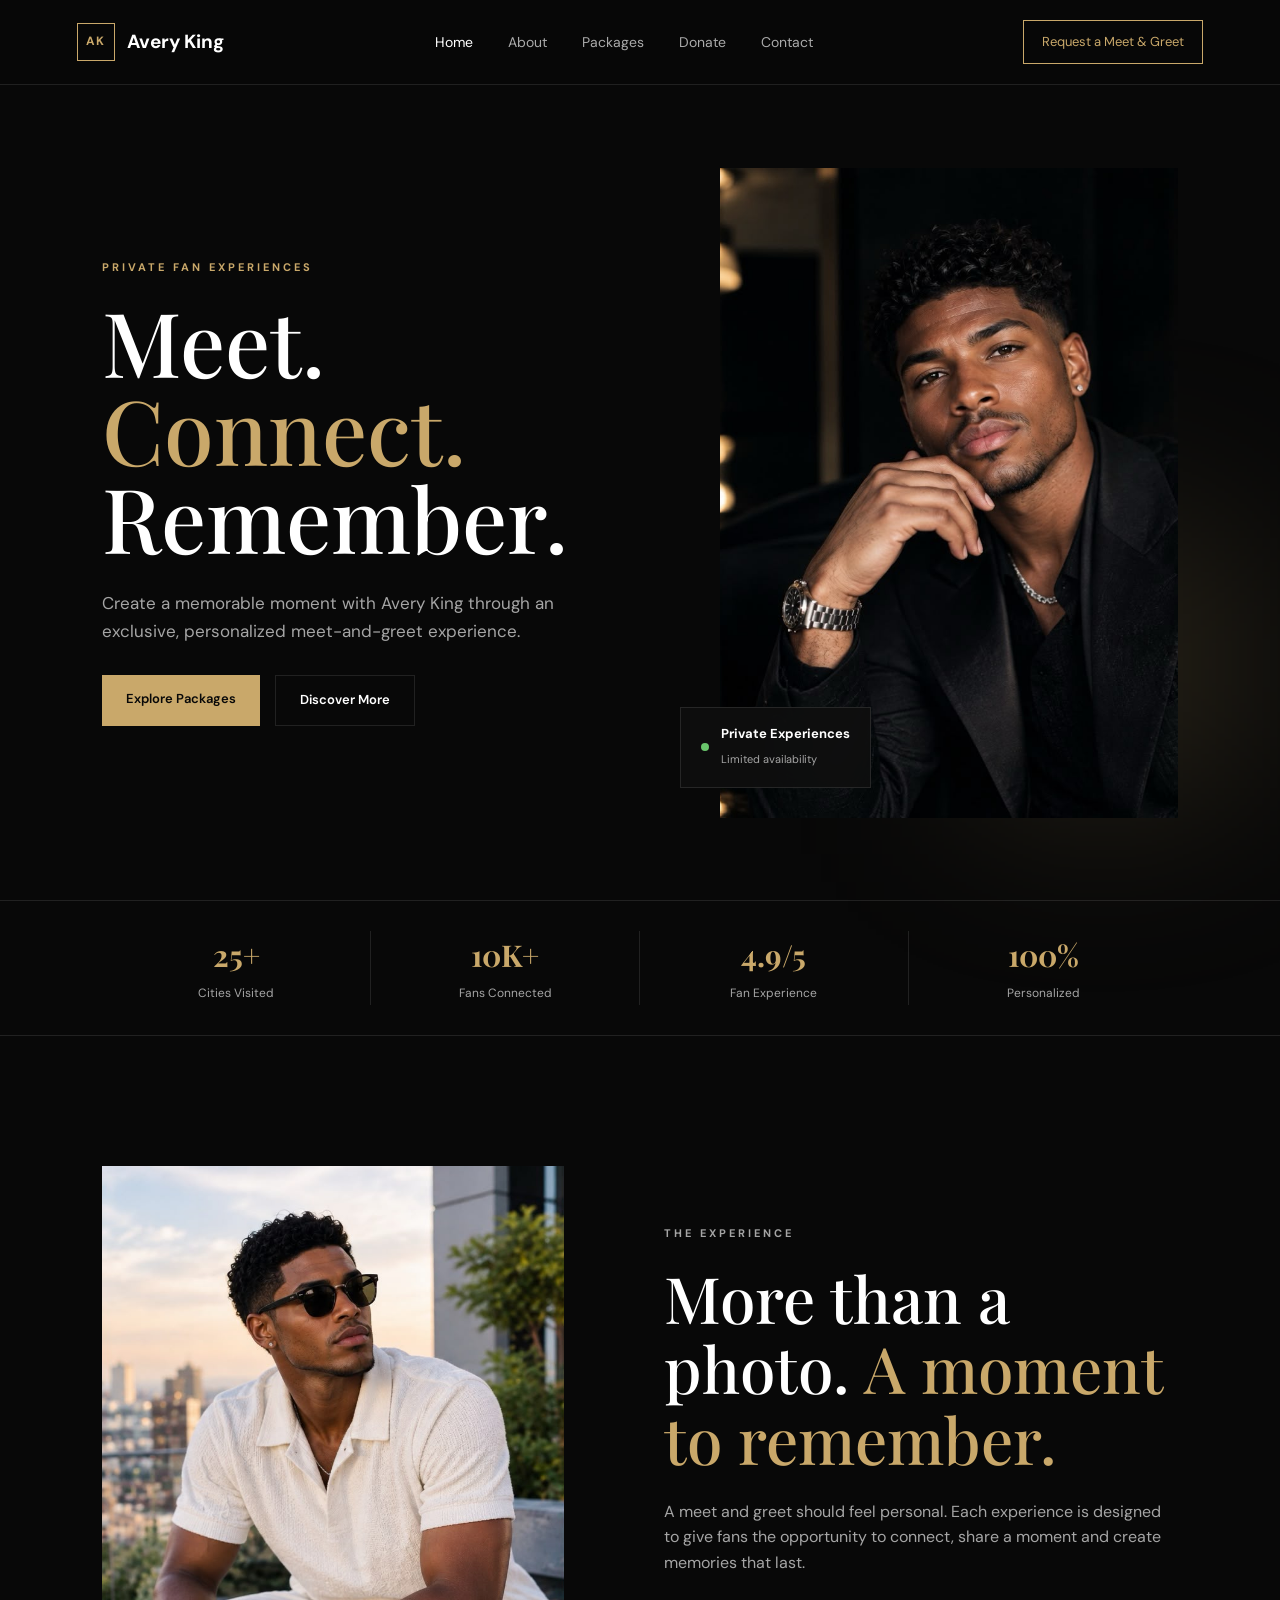
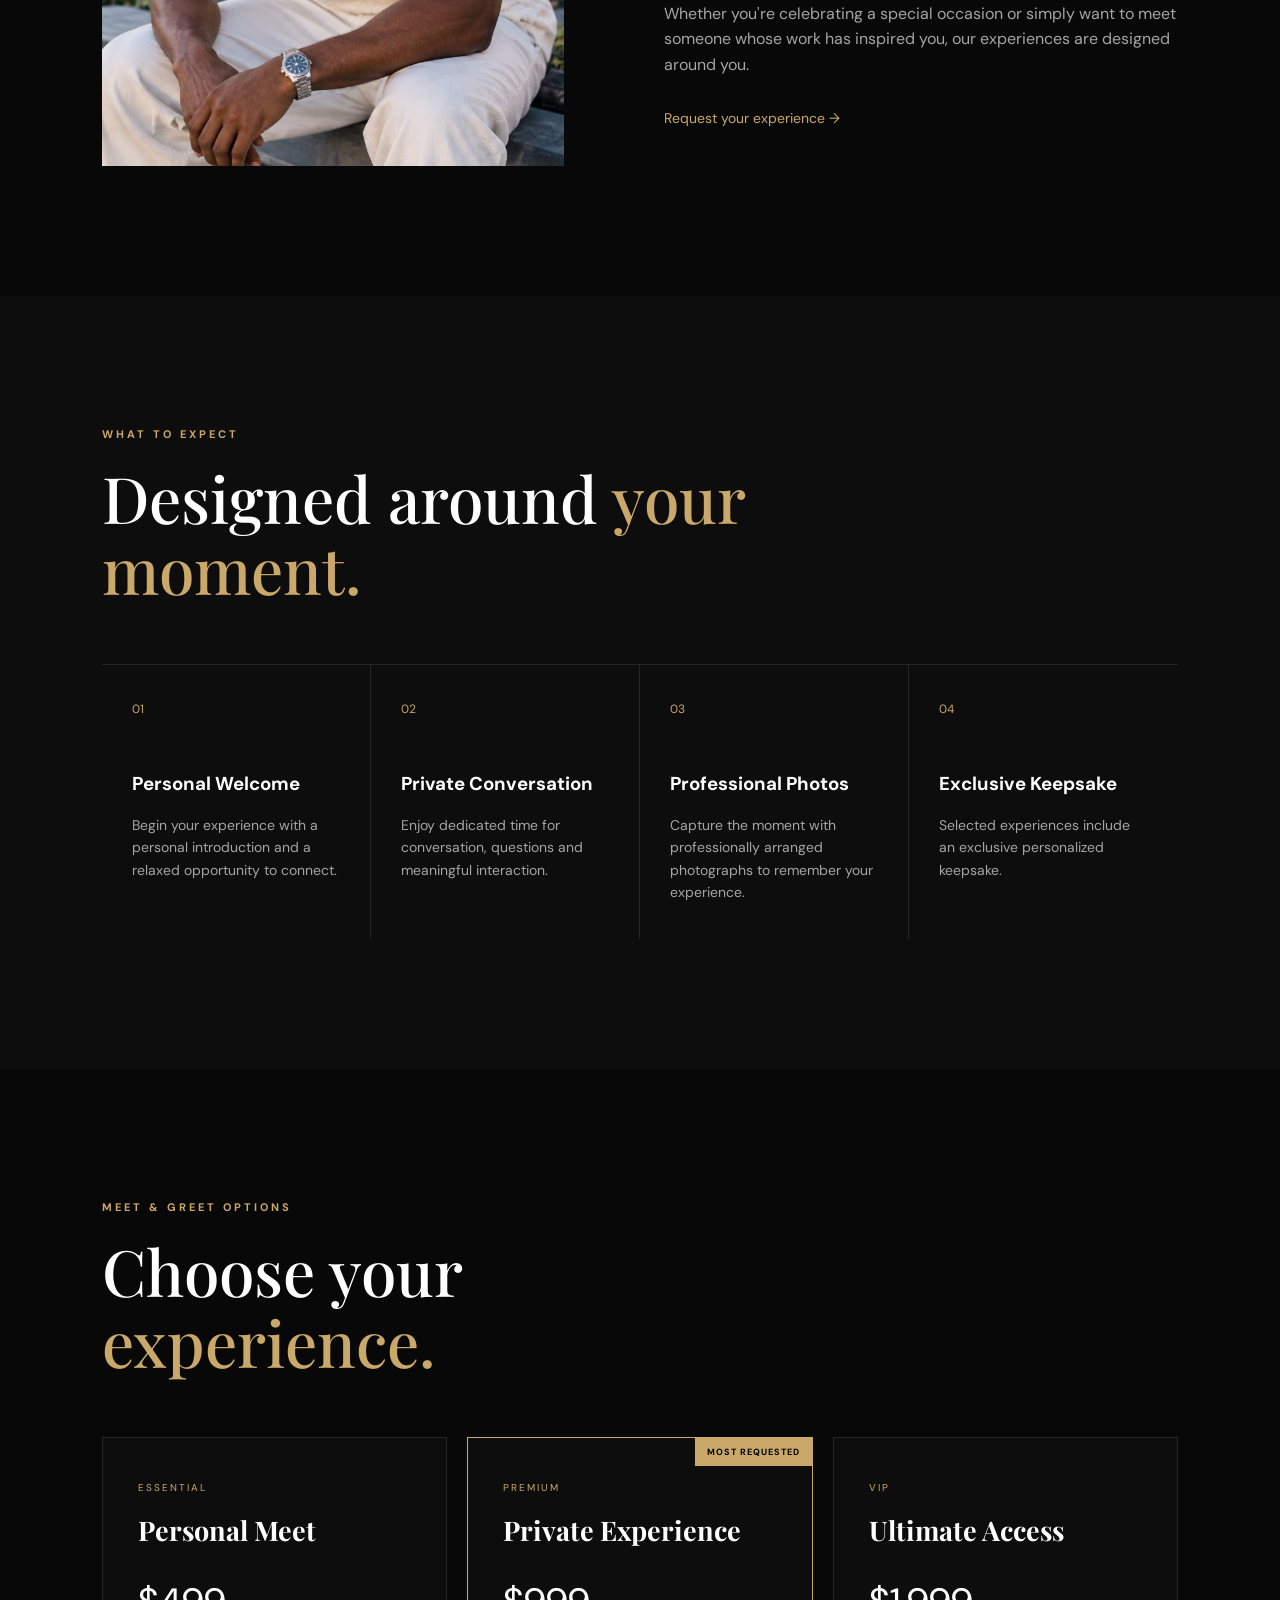
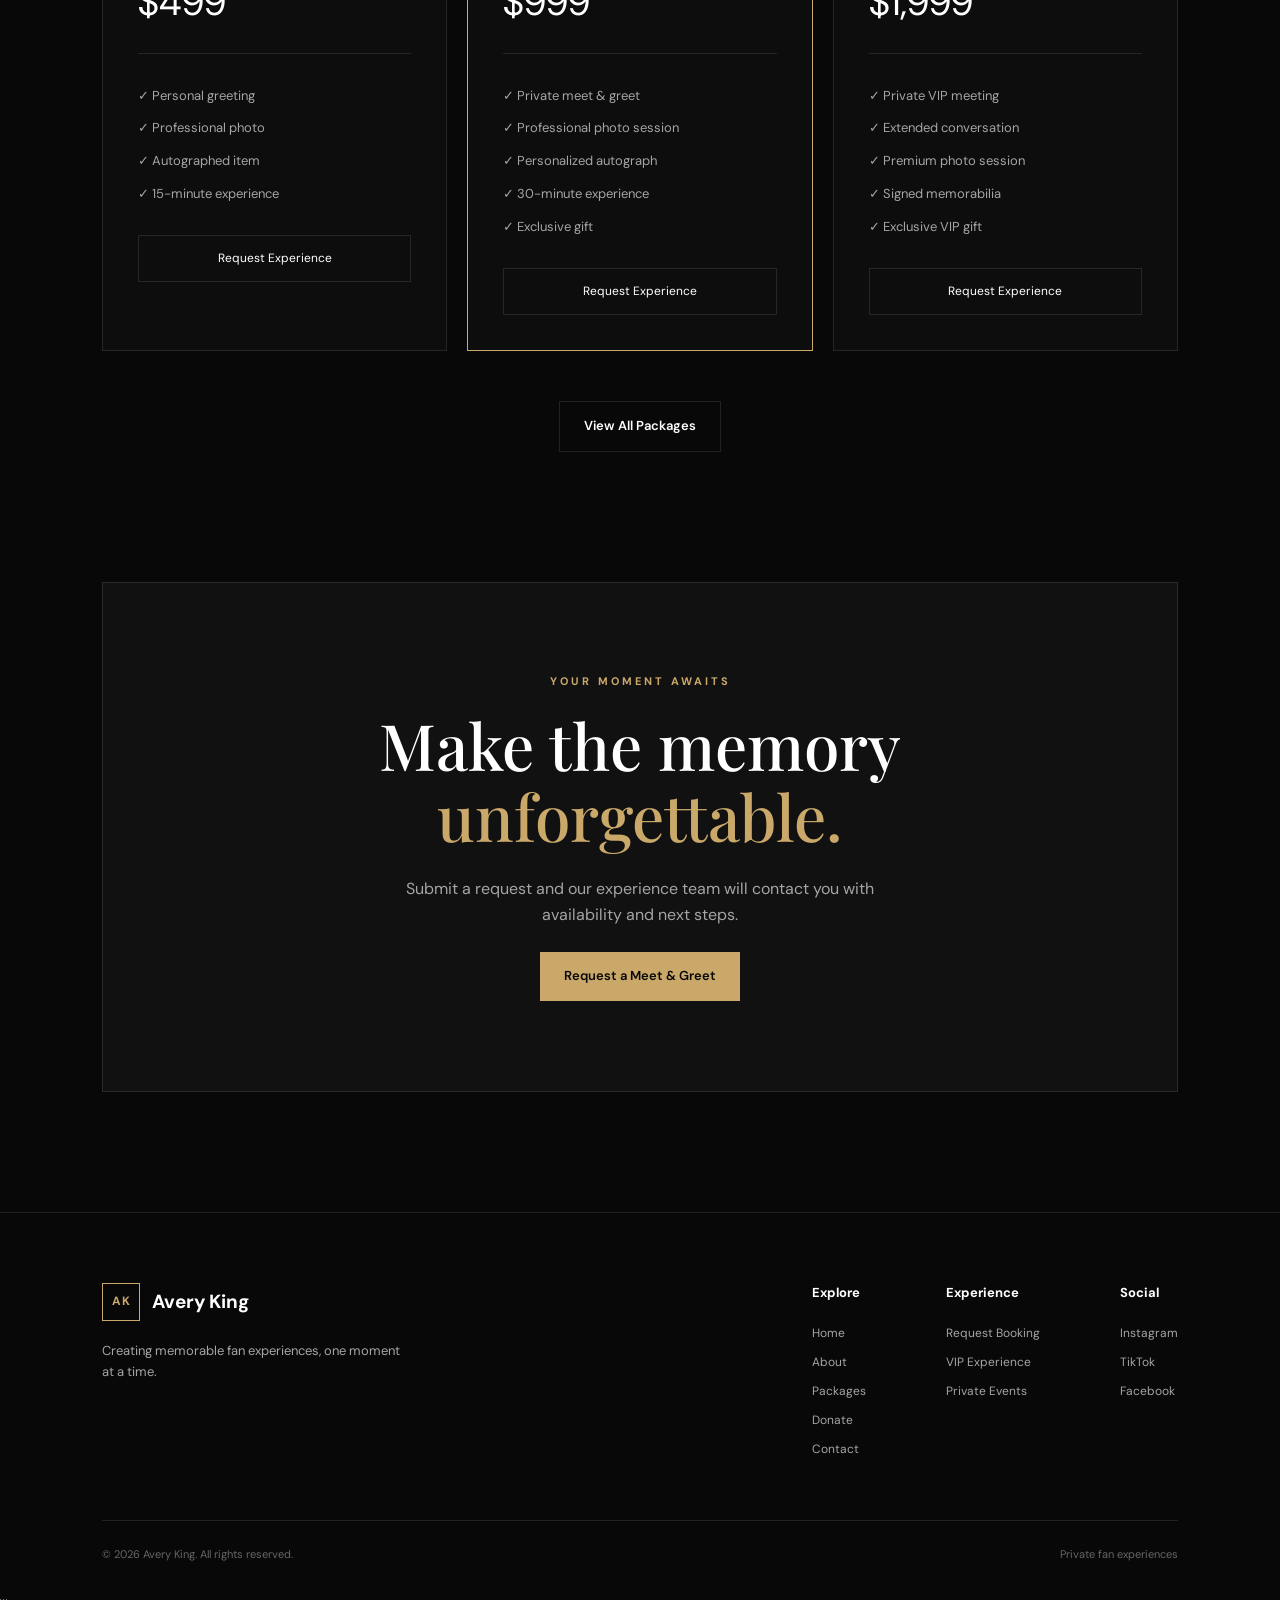
==== index.html @ c37d2d66 "Initial meetandgreet" ====
<!DOCTYPE html>
<html lang="en">

<head>
    <meta charset="UTF-8">
    <meta name="viewport" content="width=device-width, initial-scale=1.0">

    <title>Avery King | Official Meet & Greet</title>

    <meta name="description"
        content="Experience an unforgettable meet and greet with Avery King. Explore exclusive packages and request your private experience.">

    <link rel="preconnect" href="https://fonts.googleapis.com">
    <link rel="preconnect" href="https://fonts.gstatic.com" crossorigin>

    <link
        href="https://fonts.googleapis.com/css2?family=DM+Sans:wght@400;500;600;700&family=Playfair+Display:wght@500;600;700&display=swap"
        rel="stylesheet">

    <link rel="stylesheet" href="css/style.css">
</head>

<body>

    <header class="navbar">

        <a href="index.html" class="logo">
            <span>AK</span>
            Avery King
        </a>

        <nav class="nav-links">
            <a href="index.html" class="active">Home</a>
            <a href="#about">About</a>
            <a href="packages.html">Packages</a>
            <a href="donate.html">Donate</a>
            <a href="contact.html">Contact</a>
        </nav>

        <a href="booking.html" class="nav-button">
            Request a Meet & Greet
        </a>

        <button class="menu-toggle" id="menuToggle">
            ☰
        </button>

    </header>


    <main>

        <!-- HERO -->

        <section class="hero">

            <div class="hero-content">

                <p class="eyebrow">PRIVATE FAN EXPERIENCES</p>

                <h1>
                    Meet.
                    <span>Connect.</span>
                    Remember.
                </h1>

                <p class="hero-text">
                    Create a memorable moment with Avery King through
                    an exclusive, personalized meet-and-greet experience.
                </p>

                <div class="hero-buttons">

                    <a href="packages.html" class="btn btn-primary">
                        Explore Packages
                    </a>

                    <a href="#about" class="btn btn-outline">
                        Discover More
                    </a>

                </div>

            </div>


            <div class="hero-image">

                <div class="image-glow"></div>

                <img src="images/celebrity.jpeg" alt="Avery King">

                <div class="floating-card">

                    <span class="status-dot"></span>

                    <div>
                        <strong>Private Experiences</strong>
                        <small>Limited availability</small>
                    </div>

                </div>

            </div>

        </section>


        <!-- STATS -->

        <section class="stats">

            <div class="stat">
                <strong>25+</strong>
                <span>Cities Visited</span>
            </div>

            <div class="stat">
                <strong>10K+</strong>
                <span>Fans Connected</span>
            </div>

            <div class="stat">
                <strong>4.9/5</strong>
                <span>Fan Experience</span>
            </div>

            <div class="stat">
                <strong>100%</strong>
                <span>Personalized</span>
            </div>

        </section>


        <!-- ABOUT -->

        <section class="about section" id="about">

            <div class="about-image">

                <img src="images/celebrity-2.jpeg" alt="Avery King">

            </div>

            <div class="about-content">

                <p class="eyebrow">THE EXPERIENCE</p>

                <h2>
                    More than a photo.
                    <span>A moment to remember.</span>
                </h2>

                <p>
                    A meet and greet should feel personal. Each experience
                    is designed to give fans the opportunity to connect,
                    share a moment and create memories that last.
                </p>

                <p>
                    Whether you're celebrating a special occasion or simply
                    want to meet someone whose work has inspired you,
                    our experiences are designed around you.
                </p>

                <a href="booking.html" class="text-link">
                    Request your experience →
                </a>

            </div>

        </section>


        <!-- EXPERIENCE -->

        <section class="experience section">

            <div class="section-heading">

                <p class="eyebrow">WHAT TO EXPECT</p>

                <h2>
                    Designed around
                    <span>your moment.</span>
                </h2>

            </div>


            <div class="experience-grid">

                <div class="experience-card">

                    <div class="number">01</div>

                    <h3>Personal Welcome</h3>

                    <p>
                        Begin your experience with a personal introduction
                        and a relaxed opportunity to connect.
                    </p>

                </div>


                <div class="experience-card">

                    <div class="number">02</div>

                    <h3>Private Conversation</h3>

                    <p>
                        Enjoy dedicated time for conversation, questions
                        and meaningful interaction.
                    </p>

                </div>


                <div class="experience-card">

                    <div class="number">03</div>

                    <h3>Professional Photos</h3>

                    <p>
                        Capture the moment with professionally arranged
                        photographs to remember your experience.
                    </p>

                </div>


                <div class="experience-card">

                    <div class="number">04</div>

                    <h3>Exclusive Keepsake</h3>

                    <p>
                        Selected experiences include an exclusive
                        personalized keepsake.
                    </p>

                </div>

            </div>

        </section>


        <!-- PACKAGES PREVIEW -->

        <section class="packages-preview section">

            <div class="section-heading">

                <p class="eyebrow">MEET & GREET OPTIONS</p>

                <h2>
                    Choose your
                    <span>experience.</span>
                </h2>

            </div>


            <div class="package-grid">

                <div class="package-card">

                    <div class="package-top">

                        <span>ESSENTIAL</span>

                        <h3>Personal Meet</h3>

                        <p class="price">
                            $499
                        </p>

                    </div>

                    <ul>

                        <li>✓ Personal greeting</li>
                        <li>✓ Professional photo</li>
                        <li>✓ Autographed item</li>
                        <li>✓ 15-minute experience</li>

                    </ul>

                    <a href="booking.html" class="package-button">
                        Request Experience
                    </a>

                </div>


                <div class="package-card featured">

                    <div class="popular">
                        MOST REQUESTED
                    </div>

                    <div class="package-top">

                        <span>PREMIUM</span>

                        <h3>Private Experience</h3>

                        <p class="price">
                            $999
                        </p>

                    </div>

                    <ul>

                        <li>✓ Private meet & greet</li>
                        <li>✓ Professional photo session</li>
                        <li>✓ Personalized autograph</li>
                        <li>✓ 30-minute experience</li>
                        <li>✓ Exclusive gift</li>

                    </ul>

                    <a href="booking.html" class="package-button">
                        Request Experience
                    </a>

                </div>


                <div class="package-card">

                    <div class="package-top">

                        <span>VIP</span>

                        <h3>Ultimate Access</h3>

                        <p class="price">
                            $1,999
                        </p>

                    </div>

                    <ul>

                        <li>✓ Private VIP meeting</li>
                        <li>✓ Extended conversation</li>
                        <li>✓ Premium photo session</li>
                        <li>✓ Signed memorabilia</li>
                        <li>✓ Exclusive VIP gift</li>

                    </ul>

                    <a href="booking.html" class="package-button">
                        Request Experience
                    </a>

                </div>

            </div>


            <div class="center-button">

                <a href="packages.html" class="btn btn-outline">
                    View All Packages
                </a>

            </div>

        </section>


        <!-- CTA -->

        <section class="cta">

            <div>

                <p class="eyebrow">YOUR MOMENT AWAITS</p>

                <h2>
                    Make the memory
                    <span>unforgettable.</span>
                </h2>

                <p>
                    Submit a request and our experience team will
                    contact you with availability and next steps.
                </p>

                <a href="booking.html" class="btn btn-primary">
                    Request a Meet & Greet
                </a>

            </div>

        </section>

    </main>


    <footer>

        <div class="footer-main">

            <div>

                <a href="index.html" class="logo">
                    <span>AK</span>
                    Avery King
                </a>

                <p>
                    Creating memorable fan experiences,
                    one moment at a time.
                </p>

            </div>


            <div class="footer-links">

                <div>

                    <h4>Explore</h4>

                    <a href="index.html">Home</a>
                    <a href="#about">About</a>
                    <a href="packages.html">Packages</a>
                    <a href="donate.html">Donate</a>
                    <a href="contact.html">Contact</a>

                </div>


                <div>

                    <h4>Experience</h4>

                    <a href="booking.html">Request Booking</a>
                    <a href="packages.html">VIP Experience</a>
                    <a href="packages.html">Private Events</a>

                </div>


                <div>

                    <h4>Social</h4>

                    <a href="#">Instagram</a>
                    <a href="#">TikTok</a>
                    <a href="#">Facebook</a>

                </div>

            </div>

        </div>


        <div class="footer-bottom">

            <span>© 2026 Avery King. All rights reserved.</span>

            <span>Private fan experiences</span>

        </div>

    </footer>


    <script src="js/script.js"></script>

</body>

</html>
```
---- css/style.css ----
* {
    margin: 0;
    padding: 0;
    box-sizing: border-box;
}

:root {
    --black: #080808;
    --dark: #101010;
    --dark-2: #151515;
    --white: #ffffff;
    --gray: #a5a5a5;
    --gold: #c9a86a;
    --gold-light: #e0c38b;
    --border: rgba(255,255,255,0.1);
}

html {
    scroll-behavior: smooth;
}

body {
    background: var(--black);
    color: var(--white);
    font-family: "DM Sans", sans-serif;
    line-height: 1.6;
}

a {
    color: inherit;
    text-decoration: none;
}

img {
    width: 100%;
    display: block;
}

.navbar {
    height: 85px;
    padding: 0 6%;
    display: flex;
    align-items: center;
    justify-content: space-between;
    border-bottom: 1px solid var(--border);
    background: rgba(8,8,8,0.9);
    backdrop-filter: blur(15px);
    position: sticky;
    top: 0;
    z-index: 1000;
}

.logo {
    display: flex;
    align-items: center;
    gap: 12px;
    font-size: 19px;
    font-weight: 700;
}

.logo span {
    width: 38px;
    height: 38px;
    border: 1px solid var(--gold);
    color: var(--gold);
    display: flex;
    align-items: center;
    justify-content: center;
    font-size: 12px;
    letter-spacing: 1px;
}

.nav-links {
    display: flex;
    gap: 35px;
}

.nav-links a {
    color: #aaa;
    font-size: 14px;
    transition: 0.3s;
}

.nav-links a:hover,
.nav-links .active {
    color: white;
}

.nav-button {
    border: 1px solid var(--gold);
    padding: 11px 18px;
    color: var(--gold);
    font-size: 13px;
    transition: 0.3s;
}

.nav-button:hover {
    background: var(--gold);
    color: black;
}

.menu-toggle {
    display: none;
    background: none;
    color: white;
    border: none;
    font-size: 25px;
    cursor: pointer;
}

.hero {
    min-height: calc(100vh - 85px);
    padding: 80px 8%;
    display: grid;
    grid-template-columns: 1fr 0.85fr;
    gap: 80px;
    align-items: center;
}

.eyebrow {
    color: var(--gold);
    font-size: 11px;
    font-weight: 700;
    letter-spacing: 3px;
    margin-bottom: 20px;
}

.hero h1 {
    font-family: "Playfair Display", serif;
    font-size: clamp(55px, 7vw, 100px);
    line-height: 0.98;
    font-weight: 500;
    max-width: 700px;
}

.hero h1 span,
.section-heading span,
.about-content h2 span,
.cta h2 span {
    color: var(--gold);
}

.hero-text {
    color: var(--gray);
    max-width: 520px;
    margin: 30px 0;
    font-size: 17px;
}

.hero-buttons {
    display: flex;
    gap: 15px;
}

.btn {
    display: inline-block;
    padding: 14px 24px;
    font-size: 13px;
    font-weight: 600;
    transition: 0.3s;
}

.btn-primary {
    background: var(--gold);
    color: #080808;
}

.btn-primary:hover {
    background: var(--gold-light);
    transform: translateY(-2px);
}

.btn-outline {
    border: 1px solid var(--border);
    color: white;
}

.btn-outline:hover {
    border-color: var(--gold);
    color: var(--gold);
}

.hero-image {
    position: relative;
    max-width: 520px;
    margin-left: auto;
}

.hero-image img {
    height: 650px;
    object-fit: cover;
    filter: grayscale(10%);
}

.image-glow {
    position: absolute;
    width: 250px;
    height: 250px;
    background: rgba(201,168,106,0.2);
    filter: blur(100px);
    right: -50px;
    bottom: 30px;
}

.floating-card {
    position: absolute;
    bottom: 30px;
    left: -40px;
    background: rgba(15,15,15,0.9);
    border: 1px solid var(--border);
    padding: 16px 20px;
    display: flex;
    align-items: center;
    gap: 12px;
    backdrop-filter: blur(10px);
}

.floating-card strong {
    display: block;
    font-size: 13px;
}

.floating-card small {
    color: var(--gray);
    font-size: 11px;
}

.status-dot {
    width: 8px;
    height: 8px;
    background: #69c56b;
    border-radius: 50%;
}

.stats {
    border-top: 1px solid var(--border);
    border-bottom: 1px solid var(--border);
    padding: 30px 8%;
    display: grid;
    grid-template-columns: repeat(4,1fr);
}

.stat {
    text-align: center;
    border-right: 1px solid var(--border);
}

.stat:last-child {
    border: none;
}

.stat strong {
    display: block;
    font-family: "Playfair Display", serif;
    color: var(--gold);
    font-size: 30px;
}

.stat span {
    color: var(--gray);
    font-size: 12px;
}

.section {
    padding: 130px 8%;
}

.about {
    display: grid;
    grid-template-columns: 0.9fr 1fr;
    gap: 100px;
    align-items: center;
}

.about-image img {
    height: 600px;
    object-fit: cover;
}

.about-content h2,
.section-heading h2,
.cta h2 {
    font-family: "Playfair Display", serif;
    font-size: clamp(40px,5vw,65px);
    font-weight: 500;
    line-height: 1.1;
}

.about-content p {
    color: var(--gray);
    margin-top: 25px;
    max-width: 560px;
}

.text-link {
    display: inline-block;
    margin-top: 30px;
    color: var(--gold);
    font-size: 14px;
}

.section-heading {
    margin-bottom: 60px;
    max-width: 650px;
}

.experience {
    background: #0d0d0d;
}

.experience-grid {
    display: grid;
    grid-template-columns: repeat(4,1fr);
    border-top: 1px solid var(--border);
}

.experience-card {
    padding: 35px 30px;
    border-right: 1px solid var(--border);
}

.experience-card:last-child {
    border-right: none;
}

.number {
    color: var(--gold);
    font-size: 12px;
    margin-bottom: 50px;
}

.experience-card h3 {
    margin-bottom: 15px;
}

.experience-card p {
    color: var(--gray);
    font-size: 14px;
}

.package-grid {
    display: grid;
    grid-template-columns: repeat(3,1fr);
    gap: 20px;
}

.package-card {
    border: 1px solid var(--border);
    padding: 35px;
    position: relative;
    background: #0d0d0d;
}

.package-card.featured {
    border-color: var(--gold);
}

.popular {
    position: absolute;
    top: 0;
    right: 0;
    background: var(--gold);
    color: black;
    padding: 7px 12px;
    font-size: 9px;
    font-weight: 700;
    letter-spacing: 1px;
}

.package-top span {
    color: var(--gold);
    font-size: 10px;
    letter-spacing: 2px;
}

.package-top h3 {
    font-family: "Playfair Display", serif;
    font-size: 27px;
    margin-top: 10px;
}

.price {
    font-size: 38px;
    margin: 20px 0;
}

.package-card ul {
    list-style: none;
    border-top: 1px solid var(--border);
    padding-top: 20px;
}

.package-card li {
    color: var(--gray);
    font-size: 13px;
    margin: 12px 0;
}

.package-button {
    display: block;
    text-align: center;
    border: 1px solid var(--border);
    padding: 13px;
    margin-top: 30px;
    font-size: 12px;
    transition: 0.3s;
}

.package-button:hover {
    background: var(--gold);
    color: black;
}

.center-button {
    text-align: center;
    margin-top: 50px;
}

.cta {
    margin: 0 8% 120px;
    padding: 90px;
    background: #111;
    border: 1px solid var(--border);
    text-align: center;
}

.cta > div {
    max-width: 700px;
    margin: auto;
}

.cta p:not(.eyebrow) {
    color: var(--gray);
    margin: 25px auto;
    max-width: 550px;
}

footer {
    border-top: 1px solid var(--border);
    padding: 70px 8% 30px;
}

.footer-main {
    display: flex;
    justify-content: space-between;
    gap: 50px;
}

.footer-main > div:first-child {
    max-width: 300px;
}

.footer-main p {
    color: var(--gray);
    font-size: 13px;
    margin-top: 20px;
}

.footer-links {
    display: flex;
    gap: 80px;
}

.footer-links div {
    display: flex;
    flex-direction: column;
    gap: 10px;
}

.footer-links h4 {
    margin-bottom: 10px;
    font-size: 13px;
}

.footer-links a {
    color: var(--gray);
    font-size: 12px;
}

.footer-links a:hover {
    color: var(--gold);
}

.footer-bottom {
    border-top: 1px solid var(--border);
    margin-top: 60px;
    padding-top: 25px;
    display: flex;
    justify-content: space-between;
    color: #666;
    font-size: 11px;
}


@media (max-width: 900px) {

    .nav-links,
    .nav-button {
        display: none;
    }

    .menu-toggle {
        display: block;
    }

    .hero {
        grid-template-columns: 1fr;
        padding-top: 60px;
    }

    .hero-image {
        margin: auto;
        width: 100%;
    }

    .stats {
        grid-template-columns: repeat(2,1fr);
        gap: 25px;
    }

    .stat:nth-child(2) {
        border: none;
    }

    .about {
        grid-template-columns: 1fr;
        gap: 50px;
    }

    .experience-grid {
        grid-template-columns: repeat(2,1fr);
    }

    .experience-card:nth-child(2) {
        border-right: none;
    }

    .package-grid {
        grid-template-columns: 1fr;
    }

    .footer-main {
        flex-direction: column;
    }

    .footer-links {
        flex-wrap: wrap;
        gap: 40px;
    }
}


@media (max-width: 600px) {

    .navbar {
        padding: 0 5%;
    }

    .hero,
    .section {
        padding-left: 5%;
        padding-right: 5%;
    }

    .hero h1 {
        font-size: 54px;
    }

    .hero-buttons {
        flex-direction: column;
    }

    .hero-buttons .btn {
        text-align: center;
    }

    .hero-image img {
        height: 500px;
    }

    .floating-card {
        left: 15px;
    }

    .stats {
        padding: 30px 5%;
    }

    .experience-grid {
        grid-template-columns: 1fr;
    }

    .experience-card {
        border-right: none;
        border-bottom: 1px solid var(--border);
    }

    .cta {
        margin: 0 5% 80px;
        padding: 60px 25px;
    }

    .footer-bottom {
        flex-direction: column;
        gap: 10px;
    }
}

.reveal {
    opacity: 0;
    transform: translateY(25px);
    transition: 0.7s ease;
}

.reveal.show {
    opacity: 1;
    transform: translateY(0);
}

@media (max-width: 900px) {

    .nav-links.mobile-open {
        display: flex;
        position: absolute;
        top: 85px;
        left: 0;
        right: 0;
        background: #080808;
        border-bottom: 1px solid rgba(255,255,255,0.1);
        padding: 25px;
        flex-direction: column;
        gap: 20px;
    }

}


/* ================================
   PACKAGES PAGE
================================ */

.page-hero {
    padding: 120px 8% 80px;
    text-align: center;
    border-bottom: 1px solid var(--border);
}

.page-hero h1 {
    font-family: "Playfair Display", serif;
    font-size: clamp(50px, 7vw, 85px);
    font-weight: 500;
    line-height: 1;
}

.page-hero h1 span {
    color: var(--gold);
}

.page-hero > p:last-child {
    max-width: 600px;
    margin: 30px auto 0;
    color: var(--gray);
}

.packages-section {
    padding: 100px 8%;
}

.large-packages {
    align-items: stretch;
}

.large-packages .package-card {
    display: flex;
    flex-direction: column;
}

.package-description {
    color: var(--gray);
    font-size: 13px;
    line-height: 1.7;
    margin-top: 10px;
}

.package-divider {
    height: 1px;
    background: var(--border);
    margin: 30px 0;
}

.package-card h4 {
    font-size: 13px;
    margin-bottom: 15px;
}

.large-packages .package-card ul {
    flex: 1;
}

.package-note {
    margin: 0 8% 120px;
    padding: 80px;
    background: #0d0d0d;
    border: 1px solid var(--border);
}

.package-note > div {
    max-width: 750px;
}

.package-note h2 {
    font-family: "Playfair Display", serif;
    font-size: clamp(35px, 5vw, 55px);
    font-weight: 500;
    line-height: 1.1;
}

.package-note h2 span {
    color: var(--gold);
}

.package-note p:not(.eyebrow) {
    color: var(--gray);
    margin-top: 25px;
    max-width: 650px;
}

@media (max-width: 900px) {

    .page-hero {
        padding: 90px 5% 60px;
    }

    .packages-section {
        padding: 70px 5%;
    }

    .package-note {
        margin: 0 5% 80px;
        padding: 50px 30px;
    }

}



/* ================================
   BOOKING PAGE
================================ */

.booking-hero {
    padding: 110px 8% 80px;
    border-bottom: 1px solid var(--border);
}

.booking-hero h1 {
    font-family: "Playfair Display", serif;
    font-size: clamp(50px, 7vw, 85px);
    font-weight: 500;
    line-height: 1;
}

.booking-hero h1 span {
    color: var(--gold);
}

.booking-hero > p:last-child {
    max-width: 650px;
    color: var(--gray);
    margin-top: 25px;
}

.booking-section {
    padding: 100px 8% 130px;
}

.booking-layout {
    display: grid;
    grid-template-columns: 0.75fr 1.25fr;
    gap: 90px;
    align-items: start;
}

.booking-info {
    position: sticky;
    top: 120px;
}

.booking-info h2 {
    font-family: "Playfair Display", serif;
    font-size: clamp(40px, 4vw, 58px);
    font-weight: 500;
    line-height: 1.1;
}

.booking-info > p:not(.eyebrow) {
    color: var(--gray);
    margin: 25px 0 50px;
}

.booking-point {
    display: flex;
    gap: 20px;
    padding: 25px 0;
    border-top: 1px solid var(--border);
}

.booking-point > span {
    color: var(--gold);
    font-size: 12px;
}

.booking-point h3 {
    font-size: 14px;
    margin-bottom: 5px;
}

.booking-point p {
    color: var(--gray);
    font-size: 12px;
}

.booking-form-container {
    background: #0d0d0d;
    border: 1px solid var(--border);
    padding: 45px;
}

.form-title {
    border-bottom: 1px solid var(--border);
    padding-bottom: 30px;
    margin-bottom: 30px;
}

.form-title > span {
    color: var(--gold);
    font-size: 10px;
    letter-spacing: 2px;
}

.form-title h2 {
    font-family: "Playfair Display", serif;
    font-size: 35px;
    font-weight: 500;
    margin-top: 8px;
}

.form-row {
    display: grid;
    grid-template-columns: 1fr 1fr;
    gap: 18px;
}

.form-group {
    margin-bottom: 22px;
}

.form-group label {
    display: block;
    font-size: 11px;
    color: #bbb;
    margin-bottom: 8px;
}

.form-group input,
.form-group select,
.form-group textarea {
    width: 100%;
    background: #080808;
    border: 1px solid #292929;
    color: white;
    padding: 14px;
    font-family: inherit;
    font-size: 13px;
    outline: none;
    transition: 0.3s;
}

.form-group input:focus,
.form-group select:focus,
.form-group textarea:focus {
    border-color: var(--gold);
}

.form-group textarea {
    resize: vertical;
}

.form-group select option {
    background: #111;
}

.checkbox {
    display: flex;
    gap: 10px;
    align-items: flex-start;
    color: var(--gray);
    font-size: 11px;
    line-height: 1.5;
    margin: 20px 0;
}

.checkbox input {
    margin-top: 3px;
    accent-color: var(--gold);
}

.form-submit {
    width: 100%;
    border: none;
    background: var(--gold);
    color: #080808;
    padding: 16px;
    font-family: inherit;
    font-weight: 700;
    cursor: pointer;
    transition: 0.3s;
}

.form-submit:hover {
    background: var(--gold-light);
}

.form-message {
    display: none;
    margin-top: 20px;
    padding: 15px;
    border: 1px solid var(--gold);
    color: var(--gold);
    font-size: 13px;
    text-align: center;
}

@media (max-width: 900px) {

    .booking-hero {
        padding: 80px 5% 60px;
    }

    .booking-section {
        padding: 70px 5%;
    }

    .booking-layout {
        grid-template-columns: 1fr;
        gap: 60px;
    }

    .booking-info {
        position: static;
    }

}

@media (max-width: 600px) {

    .booking-form-container {
        padding: 25px 20px;
    }

    .form-row {
        grid-template-columns: 1fr;
        gap: 0;
    }

}



/* =================================
   CONTACT PAGE
================================= */

.contact-hero {
    padding: 110px 8% 80px;
    border-bottom: 1px solid var(--border);
}

.contact-hero h1 {
    font-family: "Playfair Display", serif;
    font-size: clamp(50px, 7vw, 85px);
    font-weight: 500;
    line-height: 1;
    max-width: 850px;
}

.contact-hero h1 span {
    color: var(--gold);
}

.contact-hero > p:last-child {
    max-width: 650px;
    color: var(--gray);
    margin-top: 25px;
}


.contact-section {
    padding: 110px 8%;
}

.contact-grid {
    display: grid;
    grid-template-columns: 0.8fr 1.2fr;
    gap: 100px;
    align-items: start;
}

.contact-info h2 {
    font-family: "Playfair Display", serif;
    font-size: clamp(40px, 4vw, 58px);
    font-weight: 500;
    line-height: 1.1;
}

.contact-intro {
    color: var(--gray);
    margin: 25px 0 45px;
    max-width: 480px;
}

.contact-detail {
    display: flex;
    align-items: center;
    gap: 18px;
    padding: 22px 0;
    border-top: 1px solid var(--border);
}

.contact-icon {
    width: 42px;
    height: 42px;
    border: 1px solid var(--border);
    color: var(--gold);
    display: flex;
    align-items: center;
    justify-content: center;
}

.contact-detail small,
.social-section > small {
    display: block;
    color: var(--gold);
    font-size: 9px;
    letter-spacing: 2px;
    margin-bottom: 5px;
}

.contact-detail a,
.contact-detail p {
    color: #ddd;
    font-size: 13px;
}

.contact-detail a:hover {
    color: var(--gold);
}

.social-section {
    margin-top: 25px;
    padding-top: 25px;
    border-top: 1px solid var(--border);
}

.social-links {
    display: flex;
    gap: 20px;
    margin-top: 12px;
}

.social-links a {
    color: var(--gray);
    font-size: 12px;
}

.social-links a:hover {
    color: var(--gold);
}


.contact-form-container {
    background: #0d0d0d;
    border: 1px solid var(--border);
    padding: 45px;
}


.faq-section {
    background: #0d0d0d;
    padding: 110px 8%;
}

.faq-list {
    max-width: 900px;
    border-top: 1px solid var(--border);
}

.faq-list details {
    border-bottom: 1px solid var(--border);
}

.faq-list summary {
    padding: 25px 0;
    list-style: none;
    cursor: pointer;
    display: flex;
    justify-content: space-between;
    align-items: center;
    font-size: 15px;
    font-weight: 600;
}

.faq-list summary::-webkit-details-marker {
    display: none;
}

.faq-list summary span {
    color: var(--gold);
    font-size: 22px;
    font-weight: 400;
}

.faq-list details p {
    color: var(--gray);
    font-size: 13px;
    max-width: 750px;
    padding: 0 0 25px;
    line-height: 1.8;
}


.contact-cta {
    margin: 110px 8%;
    padding: 90px 30px;
    border: 1px solid var(--border);
    background: #111;
    text-align: center;
}

.contact-cta h2 {
    font-family: "Playfair Display", serif;
    font-size: clamp(40px, 5vw, 65px);
    font-weight: 500;
    line-height: 1.1;
}

.contact-cta h2 span {
    color: var(--gold);
}

.contact-cta > p:not(.eyebrow) {
    color: var(--gray);
    margin: 20px auto 30px;
}


@media (max-width: 900px) {

    .contact-hero {
        padding: 80px 5% 60px;
    }

    .contact-section {
        padding: 70px 5%;
    }

    .contact-grid {
        grid-template-columns: 1fr;
        gap: 60px;
    }

    .faq-section {
        padding: 80px 5%;
    }

    .contact-cta {
        margin: 80px 5%;
        padding: 60px 25px;
    }

}


@media (max-width: 600px) {

    .contact-form-container {
        padding: 25px 20px;
    }

    .social-links {
        flex-wrap: wrap;
    }

}


/* =================================
   DONATION PAGE
================================= */

.donation-hero {
    padding: 120px 8% 90px;
    border-bottom: 1px solid var(--border);
}

.donation-hero-content {
    max-width: 900px;
}

.donation-hero h1 {
    font-family: "Playfair Display", serif;
    font-size: clamp(52px, 7vw, 90px);
    font-weight: 500;
    line-height: 1;
}

.donation-hero h1 span {
    color: var(--gold);
    display: block;
}

.donation-hero p:last-child {
    color: var(--gray);
    max-width: 650px;
    margin-top: 30px;
    font-size: 16px;
}


.donation-section {
    padding: 110px 8%;
}

.donation-layout {
    display: grid;
    grid-template-columns: 0.9fr 1.1fr;
    gap: 100px;
    align-items: start;
}

.donation-about h2 {
    font-family: "Playfair Display", serif;
    font-size: clamp(40px, 4vw, 60px);
    font-weight: 500;
    line-height: 1.1;
}

.donation-about h2 span {
    color: var(--gold);
}

.donation-about > p:not(.eyebrow) {
    color: var(--gray);
    max-width: 520px;
    margin: 25px 0 45px;
}


.donation-point {
    display: flex;
    gap: 20px;
    padding: 25px 0;
    border-top: 1px solid var(--border);
}

.donation-number {
    color: var(--gold);
    font-size: 12px;
}

.donation-point h3 {
    font-size: 14px;
    margin-bottom: 5px;
}

.donation-point p {
    color: var(--gray);
    font-size: 12px;
}


.donation-card {
    background: #0d0d0d;
    border: 1px solid var(--border);
    padding: 45px;
}

.donation-card-header {
    border-bottom: 1px solid var(--border);
    padding-bottom: 30px;
    margin-bottom: 30px;
}

.donation-card-header span {
    color: var(--gold);
    font-size: 10px;
    letter-spacing: 2px;
}

.donation-card-header h2 {
    font-family: "Playfair Display", serif;
    font-size: 36px;
    font-weight: 500;
    margin-top: 8px;
}


.amount-grid {
    display: grid;
    grid-template-columns: repeat(3, 1fr);
    gap: 10px;
}

.amount-button {
    background: #080808;
    border: 1px solid #292929;
    color: white;
    padding: 17px 10px;
    cursor: pointer;
    font-family: inherit;
    font-weight: 600;
    transition: 0.25s;
}

.amount-button:hover,
.amount-button.selected {
    border-color: var(--gold);
    color: var(--gold);
}


.custom-donation {
    margin-top: 25px;
}

.custom-donation label {
    display: block;
    color: #bbb;
    font-size: 11px;
    margin-bottom: 8px;
}

.amount-input {
    display: flex;
    align-items: center;
    border: 1px solid #292929;
    background: #080808;
}

.amount-input span {
    padding-left: 15px;
    color: var(--gold);
}

.amount-input input {
    width: 100%;
    border: none;
    outline: none;
    background: transparent;
    color: white;
    padding: 15px 10px;
    font-family: inherit;
}


.selected-donation {
    display: flex;
    justify-content: space-between;
    align-items: center;
    border-top: 1px solid var(--border);
    border-bottom: 1px solid var(--border);
    margin-top: 25px;
    padding: 20px 0;
}

.selected-donation span {
    color: var(--gray);
    font-size: 12px;
}

.selected-donation strong {
    color: var(--gold);
    font-size: 22px;
}


.donate-button {
    width: 100%;
    margin-top: 25px;
    border: none;
    background: var(--gold);
    color: #080808;
    padding: 16px;
    font-family: inherit;
    font-weight: 700;
    cursor: pointer;
    transition: 0.3s;
}

.donate-button:hover {
    background: var(--gold-light);
}

.donation-note {
    text-align: center;
    color: #666;
    font-size: 10px;
    margin-top: 15px;
}


.payment-section {
    background: #0d0d0d;
    padding: 110px 8%;
}

.payment-intro {
    color: var(--gray);
    max-width: 600px;
    margin-top: 20px;
}


.payment-grid {
    display: grid;
    grid-template-columns: repeat(3, 1fr);
    gap: 20px;
    margin-top: 60px;
}

.payment-method {
    background: #101010;
    border: 1px solid var(--border);
    padding: 35px;
}

.payment-method h3 {
    margin-top: 20px;
}

.payment-method > p {
    color: var(--gray);
    font-size: 13px;
    margin: 12px 0 25px;
}


.payment-icon {
    width: 48px;
    height: 48px;
    border: 1px solid var(--gold);
    color: var(--gold);
    display: flex;
    align-items: center;
    justify-content: center;
    font-size: 9px;
    letter-spacing: 1px;
}


.payment-action {
    width: 100%;
    border: 1px solid var(--border);
    background: transparent;
    color: white;
    padding: 13px;
    cursor: pointer;
    font-family: inherit;
}

.payment-action:hover {
    border-color: var(--gold);
    color: var(--gold);
}


.crypto-selector {
    display: flex;
    gap: 5px;
    margin-bottom: 20px;
}

.crypto-tab {
    flex: 1;
    background: #080808;
    border: 1px solid #292929;
    color: var(--gray);
    padding: 9px 5px;
    font-size: 10px;
    cursor: pointer;
}

.crypto-tab.active {
    border-color: var(--gold);
    color: var(--gold);
}


.qr-container {
    background: white;
    width: 180px;
    height: 180px;
    margin: 20px auto;
    display: flex;
    align-items: center;
    justify-content: center;
}

.qr-container img {
    width: 160px;
    height: 160px;
    object-fit: contain;
}


.wallet-label {
    color: var(--gray);
    font-size: 10px;
    margin-bottom: 7px;
}

.wallet-box {
    display: flex;
    border: 1px solid #292929;
    background: #080808;
}

.wallet-box span {
    flex: 1;
    padding: 12px;
    color: #aaa;
    font-size: 9px;
    overflow: hidden;
    white-space: nowrap;
    text-overflow: ellipsis;
}

.wallet-box button {
    border: none;
    border-left: 1px solid #292929;
    background: transparent;
    color: var(--gold);
    padding: 0 12px;
    cursor: pointer;
}


.crypto-warning {
    color: #777 !important;
    font-size: 10px !important;
    line-height: 1.6;
    margin-top: 15px !important;
}


.bank-details {
    border-top: 1px solid var(--border);
}

.bank-details div {
    padding: 13px 0;
    border-bottom: 1px solid var(--border);
}

.bank-details span {
    display: block;
    color: var(--gold);
    font-size: 8px;
    letter-spacing: 1px;
    margin-bottom: 4px;
}

.bank-details strong {
    color: #ddd;
    font-size: 12px;
}


.payment-note {
    font-size: 10px !important;
    color: #777 !important;
}


.transparency-section {
    padding: 100px 8%;
}

.transparency-section > div {
    max-width: 800px;
    margin: auto;
    text-align: center;
}

.transparency-section h2 {
    font-family: "Playfair Display", serif;
    font-size: clamp(40px, 5vw, 60px);
    font-weight: 500;
}

.transparency-section p:last-child {
    color: var(--gray);
    margin-top: 25px;
    line-height: 1.8;
}


@media (max-width: 1000px) {

    .donation-layout {
        grid-template-columns: 1fr;
        gap: 60px;
    }

    .payment-grid {
        grid-template-columns: 1fr;
    }

}


@media (max-width: 600px) {

    .donation-hero {
        padding: 80px 5% 60px;
    }

    .donation-section,
    .payment-section,
    .transparency-section {
        padding-left: 5%;
        padding-right: 5%;
    }

    .donation-card {
        padding: 25px 20px;
    }

    .amount-grid {
        grid-template-columns: repeat(2, 1fr);
    }

}

/* =========================
   DIRECT PAYMENT - HIDDEN
========================= */

#directPaymentSection {
    display: none;
}

#directPaymentSection.show-payment {
    display: block;
    animation: paymentReveal 0.6s ease;
}

@keyframes paymentReveal {
    from {
        opacity: 0;
        transform: translateY(25px);
    }

    to {
        opacity: 1;
        transform: translateY(0);
    }
}

/* Selected donation amount shown in payment section */
.payment-amount-highlight {
    margin: 0 auto 30px;
    max-width: 500px;
    padding: 22px 25px;
    border: 1px solid rgba(212, 175, 55, 0.5);
    background: rgba(212, 175, 55, 0.08);
    border-radius: 14px;
    text-align: center;
}

.payment-amount-highlight span {
    display: block;
    color: #aaa;
    font-size: 13px;
    text-transform: uppercase;
    letter-spacing: 2px;
    margin-bottom: 8px;
}

.payment-amount-highlight strong {
    display: block;
    color: #d4af37;
    font-size: 38px;
    font-family: "Playfair Display", serif;
}

/* =========================================
   DIRECT PAYMENT REVEAL
========================================= */

#directPaymentSection {
    display: none;
}

#directPaymentSection.show-payment {
    display: block;
    animation: paymentReveal 0.6s ease forwards;
}

@keyframes paymentReveal {
    from {
        opacity: 0;
        transform: translateY(30px);
    }

    to {
        opacity: 1;
        transform: translateY(0);
    }
}

/* Selected contribution amount */

.payment-amount-highlight {
    width: min(100%, 520px);
    margin: 0 auto 35px;
    padding: 25px;
    text-align: center;

    background: rgba(212, 175, 55, 0.06);
    border: 1px solid rgba(212, 175, 55, 0.45);
    border-radius: 16px;

    box-shadow: 0 15px 40px rgba(0, 0, 0, 0.25);
}

.payment-amount-highlight span {
    display: block;
    margin-bottom: 8px;

    color: #999;
    font-size: 12px;
    font-weight: 600;

    text-transform: uppercase;
    letter-spacing: 2px;
}

.payment-amount-highlight strong {
    display: block;

    color: #d4af37;
    font-family: "Playfair Display", serif;
    font-size: 42px;
    line-height: 1.1;
}

/* Payment method amount */

.payment-method-amount {
    display: inline-block;
    margin-top: 8px;

    color: #d4af37;
    font-size: 14px;
    font-weight: 600;
}

/* Back button */

.back-to-contribution {
    display: block;
    margin: 30px auto 0;

    padding: 10px 18px;

    background: transparent;
    border: 1px solid rgba(255, 255, 255, 0.15);
    border-radius: 8px;

    color: #aaa;
    font-size: 13px;

    cursor: pointer;
    transition: 0.3s ease;
}

.back-to-contribution:hover {
    border-color: rgba(212, 175, 55, 0.5);
    color: #d4af37;
}

/* Payment method selected amount */

.payment-method-amount {
    display: inline-block;
    margin-top: 8px;
    margin-bottom: 15px;

    color: #d4af37;
    font-size: 14px;
    font-weight: 600;
    letter-spacing: 0.3px;
}

.crypto-payment-amount,
.bank-payment-amount {
    display: block;
    margin-top: 15px;
    margin-bottom: 20px;
}

/* Amount inside Card button */

.payment-action {
    display: inline-flex;
    align-items: center;
    justify-content: center;
    gap: 10px;
}

.payment-action .payment-method-amount {
    margin: 0;
    color: inherit;
    font-size: inherit;
}
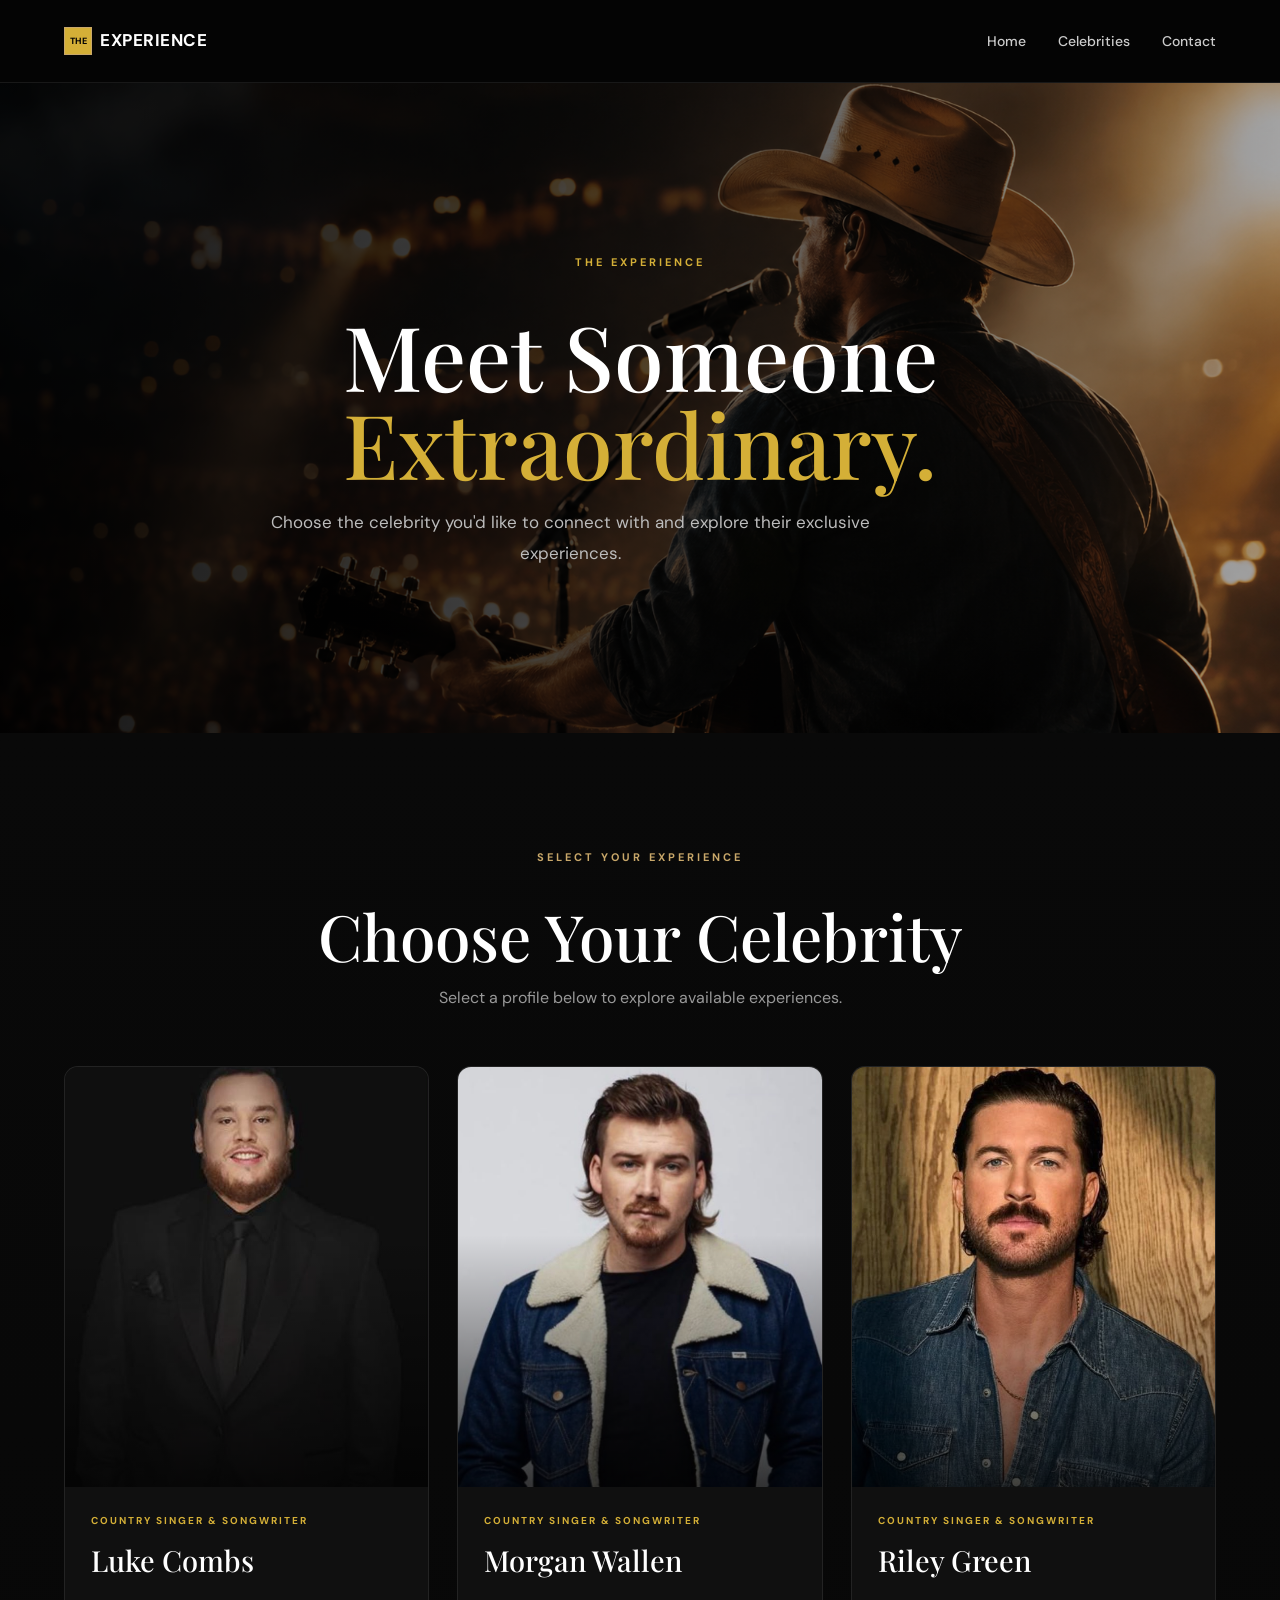
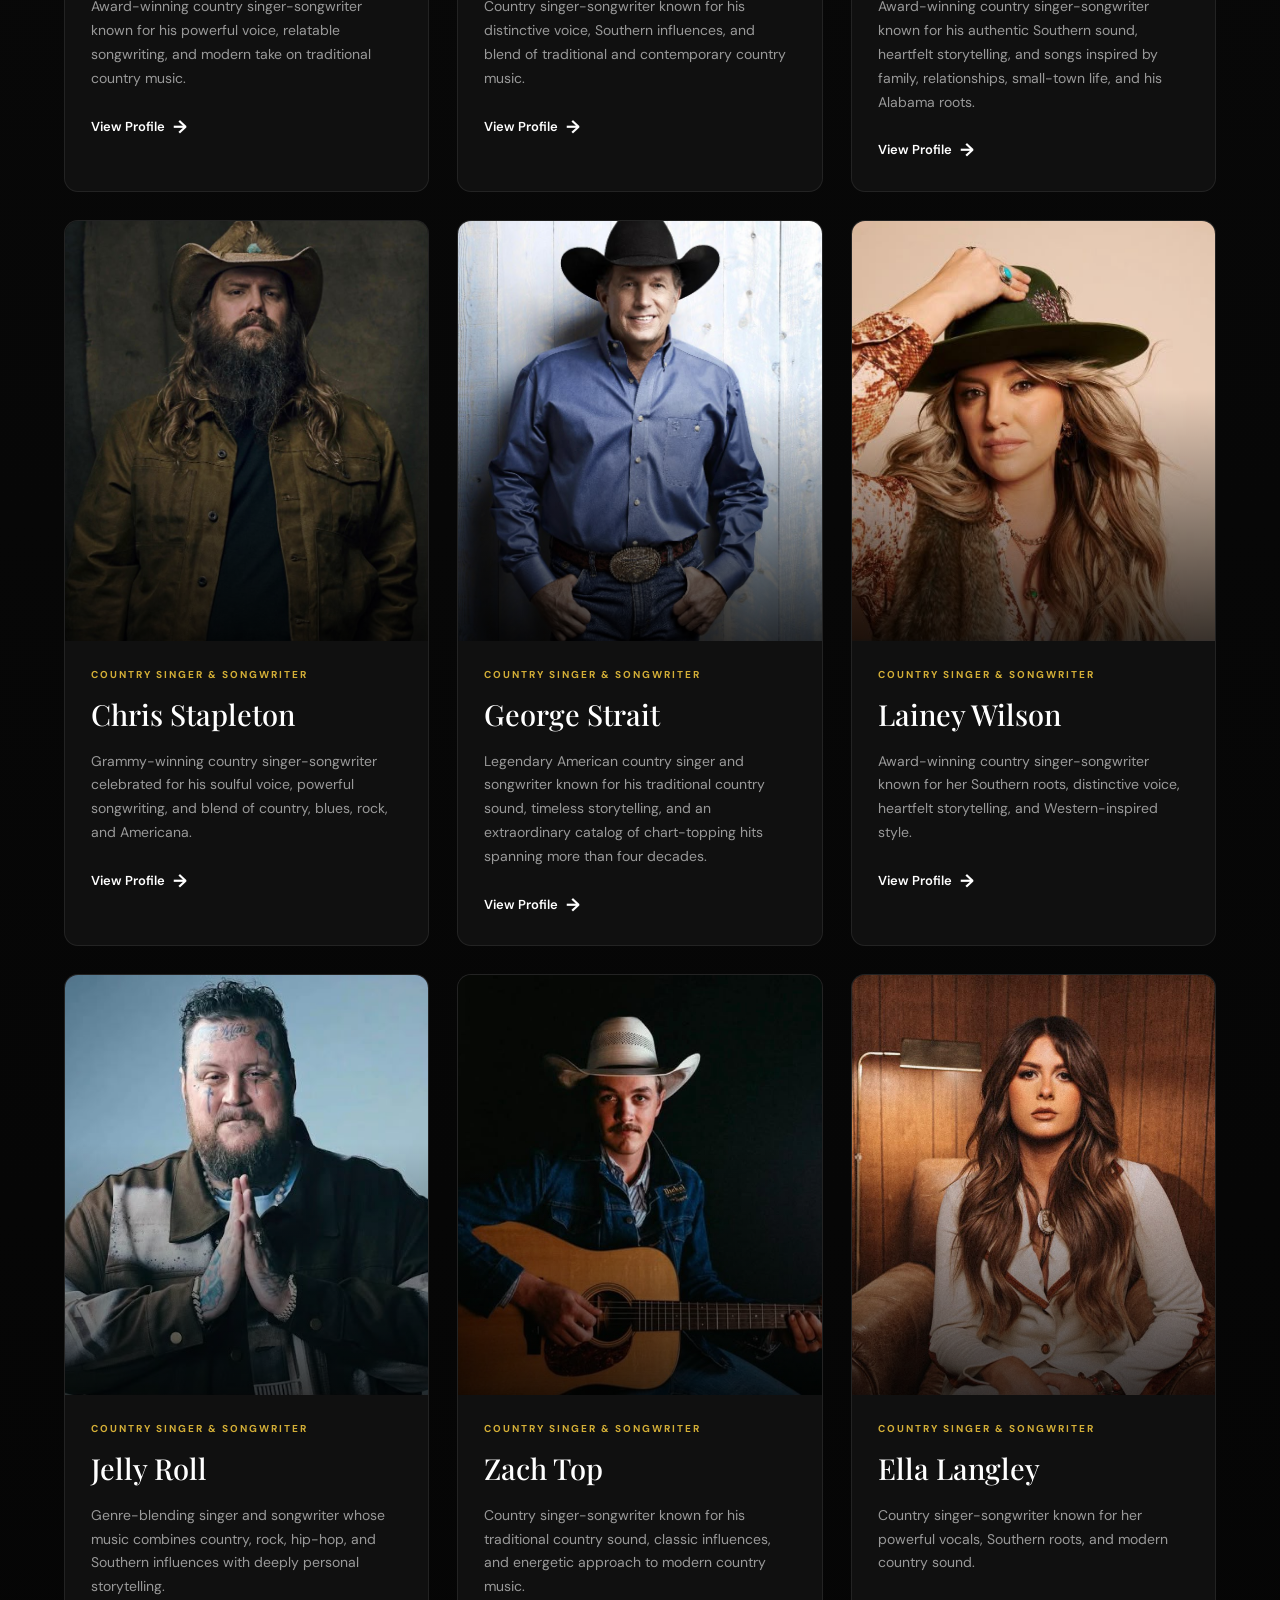
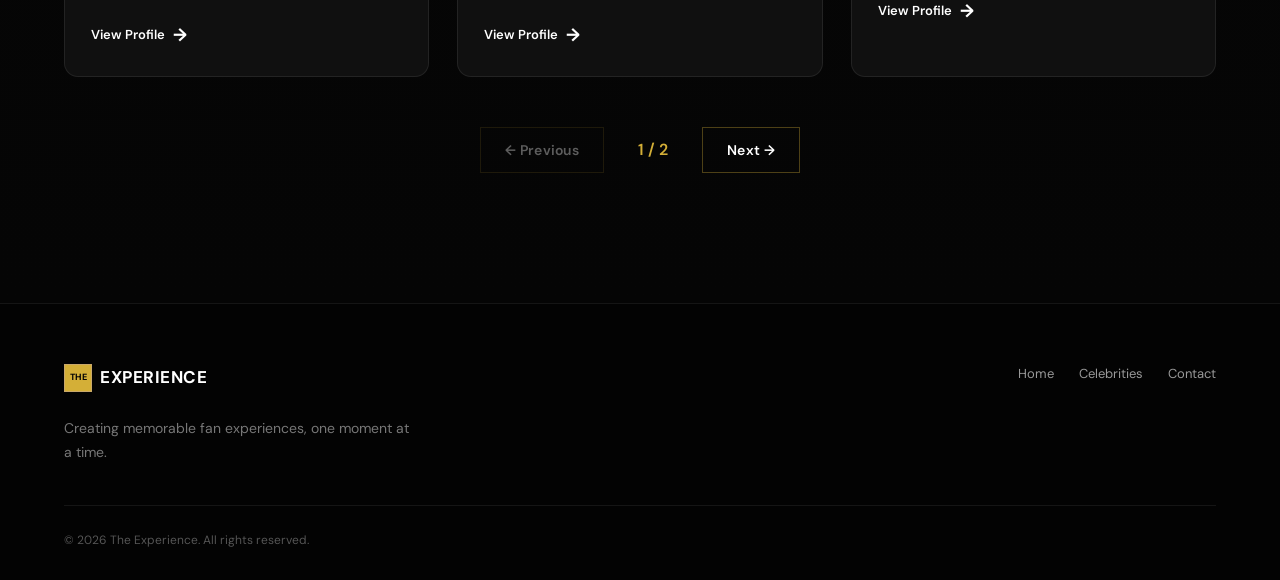
==== commit 36ec2c7d: "update layout" ====
--- a/index.html
+++ b/index.html
@@ -3,484 +3,204 @@
 
 <head>
     <meta charset="UTF-8">
+
     <meta name="viewport" content="width=device-width, initial-scale=1.0">
 
-    <title>Avery King | Official Meet & Greet</title>
-
-    <meta name="description"
-        content="Experience an unforgettable meet and greet with Avery King. Explore exclusive packages and request your private experience.">
-
-    <link rel="preconnect" href="https://fonts.googleapis.com">
-    <link rel="preconnect" href="https://fonts.gstatic.com" crossorigin>
+    <title>Select Your Celebrity</title>
+
+    <link rel="stylesheet" href="css/style.css">
 
     <link
         href="https://fonts.googleapis.com/css2?family=DM+Sans:wght@400;500;600;700&family=Playfair+Display:wght@500;600;700&display=swap"
         rel="stylesheet">
-
-    <link rel="stylesheet" href="css/style.css">
 </head>
 
 <body>
 
-    <header class="navbar">
-
-        <a href="index.html" class="logo">
-            <span>AK</span>
-            Avery King
-        </a>
-
-        <nav class="nav-links">
-            <a href="index.html" class="active">Home</a>
-            <a href="#about">About</a>
-            <a href="packages.html">Packages</a>
-            <a href="donate.html">Donate</a>
-            <a href="contact.html">Contact</a>
-        </nav>
-
-        <a href="booking.html" class="nav-button">
-            Request a Meet & Greet
-        </a>
-
-        <button class="menu-toggle" id="menuToggle">
-            ☰
-        </button>
+    <!-- NAVIGATION -->
+
+    <header class="site-header">
+
+        <div class="container nav-container">
+
+            <a href="index.html" class="logo">
+                <span>THE</span>
+                EXPERIENCE
+            </a>
+
+            <nav class="main-nav">
+
+                <a href="index.html">
+                    Home
+                </a>
+
+                <a href="#celebrities">
+                    Celebrities
+                </a>
+
+                <a href="#" id="contactTawk">
+                    Contact
+                </a>
+
+            </nav>
+
+        </div>
 
     </header>
 
 
+    <!-- HERO -->
+
     <main>
 
-        <!-- HERO -->
-
-        <section class="hero">
-
-            <div class="hero-content">
-
-                <p class="eyebrow">PRIVATE FAN EXPERIENCES</p>
-
-                <h1>
-                    Meet.
-                    <span>Connect.</span>
-                    Remember.
-                </h1>
-
-                <p class="hero-text">
-                    Create a memorable moment with Avery King through
-                    an exclusive, personalized meet-and-greet experience.
+        <section class="selection-hero">
+
+            <div class="container">
+
+                <div class="selection-content">
+
+                    <span class="eyebrow">
+                        THE EXPERIENCE
+                    </span>
+
+                    <h1>
+                        Meet Someone
+                        <br>
+                        <em>Extraordinary.</em>
+                    </h1>
+
+                    <p>
+                        Choose the celebrity you'd like to
+                        connect with and explore their
+                        exclusive experiences.
+                    </p>
+
+                </div>
+
+            </div>
+
+        </section>
+
+
+        <!-- CELEBRITY SELECTION -->
+
+        <section class="celebrity-selection" id="celebrities">
+
+            <div class="container">
+
+                <div class="section-heading">
+
+                    <span class="eyebrow">
+                        SELECT YOUR EXPERIENCE
+                    </span>
+
+                    <h2>
+                        Choose Your Celebrity
+                    </h2>
+
+                    <p>
+                        Select a profile below to explore
+                        available experiences.
+                    </p>
+
+                </div>
+
+
+                <!-- CARDS GENERATED BY JAVASCRIPT -->
+
+                <div class="celebrity-grid" id="celebrityGrid"></div>
+
+                <div class="celebrity-pagination">
+
+                    <button id="previousCelebrities" class="pagination-button" type="button">
+                        ← Previous
+                    </button>
+
+                    <span id="celebrityPageNumber">
+                        1
+                    </span>
+
+                    <button id="nextCelebrities" class="pagination-button" type="button">
+                        Next →
+                    </button>
+
+                </div>
+
+            </div>
+
+        </section>
+
+    </main>
+
+
+    <!-- FOOTER -->
+
+    <footer class="site-footer">
+
+        <div class="container">
+
+            <div class="footer-content">
+
+                <div>
+                    <div class="logo">
+                        <span>THE</span>
+                        EXPERIENCE
+                    </div>
+                    <br>
+
+                    <p>
+                        Creating memorable fan experiences,
+                        one moment at a time.
+                    </p>
+                </div>
+
+                <div class="footer-links">
+
+                    <a href="index.html">
+                        Home
+                    </a>
+
+                    <a href="#celebrities">
+                        Celebrities
+                    </a>
+
+                    <a href="#" id="contactTawk">
+                        Contact
+                    </a>
+
+                </div>
+
+            </div>
+
+            <div class="footer-bottom">
+
+                <p>
+                    © 2026 The Experience.
+                    All rights reserved.
                 </p>
 
-                <div class="hero-buttons">
-
-                    <a href="packages.html" class="btn btn-primary">
-                        Explore Packages
-                    </a>
-
-                    <a href="#about" class="btn btn-outline">
-                        Discover More
-                    </a>
-
-                </div>
-
-            </div>
-
-
-            <div class="hero-image">
-
-                <div class="image-glow"></div>
-
-                <img src="images/celebrity.jpeg" alt="Avery King">
-
-                <div class="floating-card">
-
-                    <span class="status-dot"></span>
-
-                    <div>
-                        <strong>Private Experiences</strong>
-                        <small>Limited availability</small>
-                    </div>
-
-                </div>
-
-            </div>
-
-        </section>
-
-
-        <!-- STATS -->
-
-        <section class="stats">
-
-            <div class="stat">
-                <strong>25+</strong>
-                <span>Cities Visited</span>
-            </div>
-
-            <div class="stat">
-                <strong>10K+</strong>
-                <span>Fans Connected</span>
-            </div>
-
-            <div class="stat">
-                <strong>4.9/5</strong>
-                <span>Fan Experience</span>
-            </div>
-
-            <div class="stat">
-                <strong>100%</strong>
-                <span>Personalized</span>
-            </div>
-
-        </section>
-
-
-        <!-- ABOUT -->
-
-        <section class="about section" id="about">
-
-            <div class="about-image">
-
-                <img src="images/celebrity-2.jpeg" alt="Avery King">
-
-            </div>
-
-            <div class="about-content">
-
-                <p class="eyebrow">THE EXPERIENCE</p>
-
-                <h2>
-                    More than a photo.
-                    <span>A moment to remember.</span>
-                </h2>
-
-                <p>
-                    A meet and greet should feel personal. Each experience
-                    is designed to give fans the opportunity to connect,
-                    share a moment and create memories that last.
-                </p>
-
-                <p>
-                    Whether you're celebrating a special occasion or simply
-                    want to meet someone whose work has inspired you,
-                    our experiences are designed around you.
-                </p>
-
-                <a href="booking.html" class="text-link">
-                    Request your experience →
-                </a>
-
-            </div>
-
-        </section>
-
-
-        <!-- EXPERIENCE -->
-
-        <section class="experience section">
-
-            <div class="section-heading">
-
-                <p class="eyebrow">WHAT TO EXPECT</p>
-
-                <h2>
-                    Designed around
-                    <span>your moment.</span>
-                </h2>
-
-            </div>
-
-
-            <div class="experience-grid">
-
-                <div class="experience-card">
-
-                    <div class="number">01</div>
-
-                    <h3>Personal Welcome</h3>
-
-                    <p>
-                        Begin your experience with a personal introduction
-                        and a relaxed opportunity to connect.
-                    </p>
-
-                </div>
-
-
-                <div class="experience-card">
-
-                    <div class="number">02</div>
-
-                    <h3>Private Conversation</h3>
-
-                    <p>
-                        Enjoy dedicated time for conversation, questions
-                        and meaningful interaction.
-                    </p>
-
-                </div>
-
-
-                <div class="experience-card">
-
-                    <div class="number">03</div>
-
-                    <h3>Professional Photos</h3>
-
-                    <p>
-                        Capture the moment with professionally arranged
-                        photographs to remember your experience.
-                    </p>
-
-                </div>
-
-
-                <div class="experience-card">
-
-                    <div class="number">04</div>
-
-                    <h3>Exclusive Keepsake</h3>
-
-                    <p>
-                        Selected experiences include an exclusive
-                        personalized keepsake.
-                    </p>
-
-                </div>
-
-            </div>
-
-        </section>
-
-
-        <!-- PACKAGES PREVIEW -->
-
-        <section class="packages-preview section">
-
-            <div class="section-heading">
-
-                <p class="eyebrow">MEET & GREET OPTIONS</p>
-
-                <h2>
-                    Choose your
-                    <span>experience.</span>
-                </h2>
-
-            </div>
-
-
-            <div class="package-grid">
-
-                <div class="package-card">
-
-                    <div class="package-top">
-
-                        <span>ESSENTIAL</span>
-
-                        <h3>Personal Meet</h3>
-
-                        <p class="price">
-                            $499
-                        </p>
-
-                    </div>
-
-                    <ul>
-
-                        <li>✓ Personal greeting</li>
-                        <li>✓ Professional photo</li>
-                        <li>✓ Autographed item</li>
-                        <li>✓ 15-minute experience</li>
-
-                    </ul>
-
-                    <a href="booking.html" class="package-button">
-                        Request Experience
-                    </a>
-
-                </div>
-
-
-                <div class="package-card featured">
-
-                    <div class="popular">
-                        MOST REQUESTED
-                    </div>
-
-                    <div class="package-top">
-
-                        <span>PREMIUM</span>
-
-                        <h3>Private Experience</h3>
-
-                        <p class="price">
-                            $999
-                        </p>
-
-                    </div>
-
-                    <ul>
-
-                        <li>✓ Private meet & greet</li>
-                        <li>✓ Professional photo session</li>
-                        <li>✓ Personalized autograph</li>
-                        <li>✓ 30-minute experience</li>
-                        <li>✓ Exclusive gift</li>
-
-                    </ul>
-
-                    <a href="booking.html" class="package-button">
-                        Request Experience
-                    </a>
-
-                </div>
-
-
-                <div class="package-card">
-
-                    <div class="package-top">
-
-                        <span>VIP</span>
-
-                        <h3>Ultimate Access</h3>
-
-                        <p class="price">
-                            $1,999
-                        </p>
-
-                    </div>
-
-                    <ul>
-
-                        <li>✓ Private VIP meeting</li>
-                        <li>✓ Extended conversation</li>
-                        <li>✓ Premium photo session</li>
-                        <li>✓ Signed memorabilia</li>
-                        <li>✓ Exclusive VIP gift</li>
-
-                    </ul>
-
-                    <a href="booking.html" class="package-button">
-                        Request Experience
-                    </a>
-
-                </div>
-
-            </div>
-
-
-            <div class="center-button">
-
-                <a href="packages.html" class="btn btn-outline">
-                    View All Packages
-                </a>
-
-            </div>
-
-        </section>
-
-
-        <!-- CTA -->
-
-        <section class="cta">
-
-            <div>
-
-                <p class="eyebrow">YOUR MOMENT AWAITS</p>
-
-                <h2>
-                    Make the memory
-                    <span>unforgettable.</span>
-                </h2>
-
-                <p>
-                    Submit a request and our experience team will
-                    contact you with availability and next steps.
-                </p>
-
-                <a href="booking.html" class="btn btn-primary">
-                    Request a Meet & Greet
-                </a>
-
-            </div>
-
-        </section>
-
-    </main>
-
-
-    <footer>
-
-        <div class="footer-main">
-
-            <div>
-
-                <a href="index.html" class="logo">
-                    <span>AK</span>
-                    Avery King
-                </a>
-
-                <p>
-                    Creating memorable fan experiences,
-                    one moment at a time.
-                </p>
-
-            </div>
-
-
-            <div class="footer-links">
-
-                <div>
-
-                    <h4>Explore</h4>
-
-                    <a href="index.html">Home</a>
-                    <a href="#about">About</a>
-                    <a href="packages.html">Packages</a>
-                    <a href="donate.html">Donate</a>
-                    <a href="contact.html">Contact</a>
-
-                </div>
-
-
-                <div>
-
-                    <h4>Experience</h4>
-
-                    <a href="booking.html">Request Booking</a>
-                    <a href="packages.html">VIP Experience</a>
-                    <a href="packages.html">Private Events</a>
-
-                </div>
-
-
-                <div>
-
-                    <h4>Social</h4>
-
-                    <a href="#">Instagram</a>
-                    <a href="#">TikTok</a>
-                    <a href="#">Facebook</a>
-
-                </div>
-
             </div>
 
         </div>
 
-
-        <div class="footer-bottom">
-
-            <span>© 2026 Avery King. All rights reserved.</span>
-
-            <span>Private fan experiences</span>
-
-        </div>
-
     </footer>
 
-
+    <script src="js/celebrities.js"></script>
     <script src="js/script.js"></script>
 
+    <!--Start of Tawk.to Script-->
+    <script type="text/javascript">
+        var Tawk_API = Tawk_API || {}, Tawk_LoadStart = new Date();
+        (function () {
+            var s1 = document.createElement("script"), s0 = document.getElementsByTagName("script")[0];
+            s1.async = true;
+            s1.src = 'https://embed.tawk.to/68c6bc223c57f819275d5edd/1j544tq3s';
+            s1.charset = 'UTF-8';
+            s1.setAttribute('crossorigin', '*');
+            s0.parentNode.insertBefore(s1, s0);
+        })();
+    </script>
+    <!--End of Tawk.to Script-->
 </body>
 
-</html>
-```+</html>
--- a/css/style.css
+++ b/css/style.css
@@ -1,4 +1,3 @@
-
 * {
     margin: 0;
     padding: 0;
@@ -13,7 +12,7 @@
     --gray: #a5a5a5;
     --gold: #c9a86a;
     --gold-light: #e0c38b;
-    --border: rgba(255,255,255,0.1);
+    --border: rgba(255, 255, 255, 0.1);
 }
 
 html {
@@ -44,7 +43,7 @@
     align-items: center;
     justify-content: space-between;
     border-bottom: 1px solid var(--border);
-    background: rgba(8,8,8,0.9);
+    background: rgba(8, 8, 8, 0.9);
     backdrop-filter: blur(15px);
     position: sticky;
     top: 0;
@@ -87,7 +86,67 @@
     color: white;
 }
 
+.explore-button {
+    /* border: 1px solid var(--gold); */
+    padding: 11px 18px;
+    color: var(--gold);
+    font-size: 13px;
+    transition: 0.3s;
+}
+
+.explore-button:hover {
+    background: var(--gold);
+    color: black;
+}
+
+.profile-actions {
+    display: flex;
+    flex-wrap: wrap;
+    gap: 14px;
+    margin-top: 32px;
+    padding-top: 4px;
+    align-items: center;
+}
+
+.explore-button {
+    display: inline-flex;
+    align-items: center;
+    justify-content: center;
+    min-height: 42px;
+    padding: 0 15px;
+    color: var(--gold);
+    font-size: 13px;
+    font-weight: 500;
+    letter-spacing: 0.4px;
+    text-decoration: none;
+    border: 1px solid var(--gold);
+    transition: all 0.3s ease;
+}
+
+.explore-button:hover {
+    background: var(--gold);
+    color: black;
+    transform: translateY(-1px);
+}
+
+@media (max-width: 700px) {
+    .profile-actions {
+        margin-top: 26px;
+        gap: 10px;
+    }
+
+    .explore-button {
+        padding: 10px 15px;
+        font-size: 12px;
+    }
+}
+
 .nav-button {
+    display: inline-flex;
+    align-items: center;
+    justify-content: center;
+    white-space: nowrap;
+    margin-left: 20px;
     border: 1px solid var(--gold);
     padding: 11px 18px;
     color: var(--gold);
@@ -197,7 +256,7 @@
     position: absolute;
     width: 250px;
     height: 250px;
-    background: rgba(201,168,106,0.2);
+    background: rgba(201, 168, 106, 0.2);
     filter: blur(100px);
     right: -50px;
     bottom: 30px;
@@ -207,7 +266,7 @@
     position: absolute;
     bottom: 30px;
     left: -40px;
-    background: rgba(15,15,15,0.9);
+    background: rgba(15, 15, 15, 0.9);
     border: 1px solid var(--border);
     padding: 16px 20px;
     display: flex;
@@ -238,7 +297,7 @@
     border-bottom: 1px solid var(--border);
     padding: 30px 8%;
     display: grid;
-    grid-template-columns: repeat(4,1fr);
+    grid-template-columns: repeat(4, 1fr);
 }
 
 .stat {
@@ -282,7 +341,7 @@
 .section-heading h2,
 .cta h2 {
     font-family: "Playfair Display", serif;
-    font-size: clamp(40px,5vw,65px);
+    font-size: clamp(40px, 5vw, 65px);
     font-weight: 500;
     line-height: 1.1;
 }
@@ -311,7 +370,7 @@
 
 .experience-grid {
     display: grid;
-    grid-template-columns: repeat(4,1fr);
+    grid-template-columns: repeat(4, 1fr);
     border-top: 1px solid var(--border);
 }
 
@@ -341,7 +400,7 @@
 
 .package-grid {
     display: grid;
-    grid-template-columns: repeat(3,1fr);
+    grid-template-columns: repeat(3, 1fr);
     gap: 20px;
 }
 
@@ -425,7 +484,7 @@
     text-align: center;
 }
 
-.cta > div {
+.cta>div {
     max-width: 700px;
     margin: auto;
 }
@@ -447,7 +506,7 @@
     gap: 50px;
 }
 
-.footer-main > div:first-child {
+.footer-main>div:first-child {
     max-width: 300px;
 }
 
@@ -495,10 +554,39 @@
 
 @media (max-width: 900px) {
 
-    .nav-links,
-    .nav-button {
+    /* Keep Request a Meet & Greet inside nav & visible on mobile */
+
+
+    .nav-links {
         display: none;
-    }
+        position: absolute;
+        top: 100%;
+        left: 0;
+        right: 0;
+        width: 100%;
+        background: #050505;
+        padding: 20px;
+        flex-direction: column;
+        gap: 18px;
+        z-index: 1000;
+    }
+
+    .nav-links.mobile-open {
+        display: flex;
+    }
+
+    .nav-links .nav-button {
+        display: inline-flex;
+        width: 100%;
+        margin: 8px 0 0;
+        justify-content: center;
+    }
+
+    .menu-toggle {
+        display: flex;
+    }
+
+
 
     .menu-toggle {
         display: block;
@@ -515,7 +603,7 @@
     }
 
     .stats {
-        grid-template-columns: repeat(2,1fr);
+        grid-template-columns: repeat(2, 1fr);
         gap: 25px;
     }
 
@@ -529,7 +617,7 @@
     }
 
     .experience-grid {
-        grid-template-columns: repeat(2,1fr);
+        grid-template-columns: repeat(2, 1fr);
     }
 
     .experience-card:nth-child(2) {
@@ -627,7 +715,7 @@
         left: 0;
         right: 0;
         background: #080808;
-        border-bottom: 1px solid rgba(255,255,255,0.1);
+        border-bottom: 1px solid rgba(255, 255, 255, 0.1);
         padding: 25px;
         flex-direction: column;
         gap: 20px;
@@ -657,7 +745,7 @@
     color: var(--gold);
 }
 
-.page-hero > p:last-child {
+.page-hero>p:last-child {
     max-width: 600px;
     margin: 30px auto 0;
     color: var(--gray);
@@ -705,7 +793,7 @@
     border: 1px solid var(--border);
 }
 
-.package-note > div {
+.package-note>div {
     max-width: 750px;
 }
 
@@ -765,7 +853,7 @@
     color: var(--gold);
 }
 
-.booking-hero > p:last-child {
+.booking-hero>p:last-child {
     max-width: 650px;
     color: var(--gray);
     margin-top: 25px;
@@ -794,7 +882,7 @@
     line-height: 1.1;
 }
 
-.booking-info > p:not(.eyebrow) {
+.booking-info>p:not(.eyebrow) {
     color: var(--gray);
     margin: 25px 0 50px;
 }
@@ -806,7 +894,7 @@
     border-top: 1px solid var(--border);
 }
 
-.booking-point > span {
+.booking-point>span {
     color: var(--gold);
     font-size: 12px;
 }
@@ -833,7 +921,7 @@
     margin-bottom: 30px;
 }
 
-.form-title > span {
+.form-title>span {
     color: var(--gold);
     font-size: 10px;
     letter-spacing: 2px;
@@ -928,7 +1016,7 @@
     padding: 15px;
     border: 1px solid var(--gold);
     color: var(--gold);
-    font-size: 13px;
+    font-size: 18px;
     text-align: center;
 }
 
@@ -989,7 +1077,7 @@
     color: var(--gold);
 }
 
-.contact-hero > p:last-child {
+.contact-hero>p:last-child {
     max-width: 650px;
     color: var(--gray);
     margin-top: 25px;
@@ -1039,7 +1127,7 @@
 }
 
 .contact-detail small,
-.social-section > small {
+.social-section>small {
     display: block;
     color: var(--gold);
     font-size: 9px;
@@ -1149,7 +1237,7 @@
     color: var(--gold);
 }
 
-.contact-cta > p:not(.eyebrow) {
+.contact-cta>p:not(.eyebrow) {
     color: var(--gray);
     margin: 20px auto 30px;
 }
@@ -1250,7 +1338,7 @@
     color: var(--gold);
 }
 
-.donation-about > p:not(.eyebrow) {
+.donation-about>p:not(.eyebrow) {
     color: var(--gray);
     max-width: 520px;
     margin: 25px 0 45px;
@@ -1424,7 +1512,7 @@
 
 .payment-grid {
     display: grid;
-    grid-template-columns: repeat(3, 1fr);
+    grid-template-columns: repeat(1fr);
     gap: 20px;
     margin-top: 60px;
 }
@@ -1439,7 +1527,7 @@
     margin-top: 20px;
 }
 
-.payment-method > p {
+.payment-method>p {
     color: var(--gray);
     font-size: 13px;
     margin: 12px 0 25px;
@@ -1587,7 +1675,7 @@
     padding: 100px 8%;
 }
 
-.transparency-section > div {
+.transparency-section>div {
     max-width: 800px;
     margin: auto;
     text-align: center;
@@ -1824,4 +1912,1055 @@
     margin: 0;
     color: inherit;
     font-size: inherit;
+}
+
+/* =========================================
+   CELEBRITY SELECTION
+========================================= */
+
+.selection-hero {
+    min-height: 65vh;
+    display: flex;
+    align-items: center;
+
+    background:
+        linear-gradient(rgba(0, 0, 0, 0.55),
+            rgba(0, 0, 0, 0.8)),
+        url("../images/celebrity-hero.jpg") center / cover no-repeat;
+
+    text-align: center;
+}
+
+.selection-content {
+    max-width: 800px;
+    margin: 0 auto;
+}
+
+.selection-content h1 {
+    margin: 18px 0;
+    font-family: "Playfair Display", serif;
+    font-size: clamp(3rem, 7vw, 6rem);
+    line-height: 1;
+}
+
+.selection-content h1 em {
+    color: #d4af37;
+    font-style: normal;
+}
+
+.selection-content p {
+    max-width: 620px;
+    margin: 0 auto;
+
+    color: #b7b7b7;
+    font-size: 18px;
+    line-height: 1.8;
+}
+
+
+/* Celebrity section */
+
+.celebrity-selection {
+    padding: 110px 0;
+}
+
+.celebrity-grid {
+    display: grid;
+
+    grid-template-columns:
+        repeat(auto-fit, minmax(280px, 1fr));
+
+    gap: 30px;
+
+    margin-top: 55px;
+}
+
+
+/* Celebrity card */
+
+.celebrity-card {
+    position: relative;
+
+    overflow: hidden;
+
+    background: #111;
+    border: 1px solid rgba(255, 255, 255, 0.08);
+
+    border-radius: 16px;
+
+    transition:
+        transform 0.4s ease,
+        border-color 0.4s ease,
+        box-shadow 0.4s ease;
+}
+
+.celebrity-card:hover {
+    transform: translateY(-8px);
+
+    border-color:
+        rgba(212, 175, 55, 0.5);
+
+    box-shadow:
+        0 25px 60px rgba(0, 0, 0, 0.45);
+}
+
+
+.celebrity-card-image {
+    position: relative;
+
+    height: 390px;
+
+    overflow: hidden;
+}
+
+.celebrity-card-image img {
+    width: 100%;
+    height: 100%;
+
+    object-fit: cover;
+
+    transition:
+        transform 0.6s ease;
+}
+
+.celebrity-card:hover .celebrity-card-image img {
+    transform: scale(1.05);
+}
+
+
+.celebrity-card-overlay {
+    position: absolute;
+
+    inset: 0;
+
+    background:
+        linear-gradient(transparent 45%,
+            rgba(0, 0, 0, 0.85));
+}
+
+
+.celebrity-card-content {
+    padding: 25px;
+}
+
+.celebrity-card-content span {
+    display: block;
+
+    margin-bottom: 8px;
+
+    color: #d4af37;
+
+    font-size: 12px;
+    font-weight: 600;
+
+    text-transform: uppercase;
+    letter-spacing: 1.5px;
+}
+
+.celebrity-card-content h3 {
+    margin: 0 0 10px;
+
+    font-family: "Playfair Display", serif;
+
+    font-size: 28px;
+}
+
+.celebrity-card-content p {
+    margin-bottom: 22px;
+
+    color: #999;
+
+    line-height: 1.6;
+}
+
+
+#profileBio p {
+    margin: 0 0 20px;
+    line-height: 1.8;
+}
+
+#profileBio ul {
+    margin: 10px 0 25px;
+    padding-left: 25px;
+}
+
+#profileBio li {
+    margin-bottom: 8px;
+    line-height: 1.7;
+}
+
+#profileBio h3 {
+    margin-top: 25px;
+    margin-bottom: 12px;
+}
+
+.celebrity-profile-link {
+    display: inline-flex;
+
+    align-items: center;
+    gap: 8px;
+
+    color: #fff;
+
+    font-size: 14px;
+    font-weight: 600;
+
+    text-decoration: none;
+
+    transition: color 0.3s ease;
+}
+
+.celebrity-profile-link:hover {
+    color: #d4af37;
+}
+
+
+/* =========================================
+   CELEBRITY PAGINATION
+========================================= */
+
+.celebrity-pagination {
+    display: flex;
+    justify-content: center;
+    align-items: center;
+    gap: 24px;
+    margin-top: 50px;
+}
+
+
+.pagination-button {
+    padding: 13px 24px;
+    border: 1px solid rgba(212, 175, 55, 0.35);
+    background: transparent;
+    color: #ffffff;
+    font-family: inherit;
+    font-size: 14px;
+    font-weight: 600;
+    letter-spacing: 0.3px;
+    cursor: pointer;
+    transition: all 0.3s ease;
+}
+
+
+.pagination-button:hover:not(:disabled) {
+    background: #d4af37;
+    color: #111111;
+    border-color: #d4af37;
+}
+
+
+.pagination-button:disabled {
+    opacity: 0.35;
+    cursor: not-allowed;
+}
+
+
+#celebrityPageNumber {
+    min-width: 50px;
+    text-align: center;
+    color: #d4af37;
+    font-weight: 600;
+}
+
+
+/* =========================================================
+   MULTI-CELEBRITY HOMEPAGE
+   ========================================================= */
+
+/* ---------- GLOBAL ---------- */
+
+body {
+    margin: 0;
+    background: #050505;
+    color: #ffffff;
+    font-family: "DM Sans", sans-serif;
+}
+
+.container {
+    width: min(1180px, 90%);
+    margin: 0 auto;
+}
+
+
+/* ---------- HEADER ---------- */
+
+.site-header {
+    position: relative;
+    z-index: 100;
+
+    width: 100%;
+
+    background: rgba(5, 5, 5, 0.96);
+
+    border-bottom: 1px solid rgba(255, 255, 255, 0.08);
+}
+
+.nav-container {
+    min-height: 82px;
+
+    display: flex;
+    align-items: center;
+    justify-content: space-between;
+}
+
+.logo {
+    display: flex;
+    align-items: center;
+    gap: 8px;
+
+    color: #ffffff;
+
+    font-size: 17px;
+    font-weight: 700;
+
+    letter-spacing: 0.5px;
+
+    text-decoration: none;
+}
+
+.logo span {
+    display: inline-flex;
+    align-items: center;
+    justify-content: center;
+
+    width: 28px;
+    height: 28px;
+
+    background: #d4af37;
+
+    color: #050505;
+
+    font-size: 9px;
+    font-weight: 800;
+
+    letter-spacing: 0;
+}
+
+.main-nav {
+    display: flex;
+    align-items: center;
+    gap: 32px;
+}
+
+.main-nav a {
+    position: relative;
+
+    color: #cccccc;
+
+    font-size: 14px;
+    font-weight: 500;
+
+    text-decoration: none;
+
+    transition: color 0.3s ease;
+}
+
+.main-nav a:hover {
+    color: #d4af37;
+}
+
+
+/* ---------- SELECTION HERO ---------- */
+
+.selection-hero {
+    min-height: 650px;
+
+    display: flex;
+    align-items: center;
+
+    position: relative;
+
+    background:
+        linear-gradient(90deg,
+            rgba(0, 0, 0, 0.92) 0%,
+            rgba(0, 0, 0, 0.72) 45%,
+            rgba(0, 0, 0, 0.35) 100%),
+        url("../images/celebrity-hero.jpg") center / cover no-repeat;
+}
+
+.selection-content {
+    max-width: 760px;
+
+    padding: 80px 0;
+}
+
+.eyebrow {
+    display: inline-block;
+
+    color: #d4af37;
+
+    font-size: 11px;
+    font-weight: 700;
+
+    letter-spacing: 3px;
+
+    text-transform: uppercase;
+}
+
+.selection-content h1 {
+    margin: 20px 0;
+
+    color: #ffffff;
+
+    font-family: "Playfair Display", serif;
+
+    font-size: clamp(58px, 7vw, 100px);
+    font-weight: 500;
+
+    line-height: 0.98;
+}
+
+.selection-content h1 em {
+    color: #d4af37;
+    font-style: normal;
+}
+
+.selection-content p {
+    max-width: 620px;
+
+    margin: 0;
+
+    color: #bcbcbc;
+
+    font-size: 17px;
+    line-height: 1.8;
+}
+
+
+/* ---------- CELEBRITY SECTION ---------- */
+
+.celebrity-selection {
+    padding: 110px 0 130px;
+
+    background:
+        linear-gradient(to bottom,
+            #090909,
+            #050505);
+}
+
+.section-heading {
+    max-width: 700px;
+
+    margin: 0 auto;
+
+    text-align: center;
+}
+
+.section-heading h2 {
+    margin: 15px 0;
+
+    color: #ffffff;
+
+    font-family: "Playfair Display", serif;
+
+    font-size: clamp(42px, 5vw, 64px);
+    font-weight: 500;
+
+    line-height: 1.05;
+}
+
+.section-heading p {
+    margin: 0 auto;
+
+    max-width: 600px;
+
+    color: #999999;
+
+    font-size: 16px;
+    line-height: 1.7;
+}
+
+
+/* ---------- CELEBRITY GRID ---------- */
+
+.celebrity-grid {
+    display: grid;
+
+    grid-template-columns:
+        repeat(3, minmax(0, 1fr));
+
+    gap: 28px;
+
+    margin-top: 55px;
+}
+
+
+/* ---------- CELEBRITY CARD ---------- */
+
+.celebrity-card {
+    overflow: hidden;
+
+    background: #101010;
+
+    border: 1px solid rgba(255, 255, 255, 0.08);
+
+    border-radius: 14px;
+
+    transition:
+        transform 0.35s ease,
+        border-color 0.35s ease,
+        box-shadow 0.35s ease;
+}
+
+.celebrity-card:hover {
+    transform: translateY(-8px);
+
+    border-color:
+        rgba(212, 175, 55, 0.5);
+
+    box-shadow:
+        0 25px 60px rgba(0, 0, 0, 0.45);
+}
+
+
+/* ---------- CARD IMAGE ---------- */
+
+.celebrity-card-image {
+    position: relative;
+
+    height: 420px;
+
+    overflow: hidden;
+
+    background: #151515;
+}
+
+.celebrity-card-image img {
+    display: block;
+
+    width: 100%;
+    height: 100%;
+
+    object-fit: cover;
+
+    transition:
+        transform 0.6s ease;
+}
+
+.celebrity-card:hover .celebrity-card-image img {
+    transform: scale(1.05);
+}
+
+.celebrity-card-overlay {
+    position: absolute;
+
+    inset: 0;
+
+    background:
+        linear-gradient(to bottom,
+            transparent 40%,
+            rgba(0, 0, 0, 0.75));
+}
+
+
+/* ---------- CARD CONTENT ---------- */
+
+.celebrity-card-content {
+    padding: 26px;
+}
+
+.celebrity-card-content span {
+    display: block;
+
+    margin-bottom: 8px;
+
+    color: #d4af37;
+
+    font-size: 10px;
+    font-weight: 700;
+
+    letter-spacing: 2px;
+
+    text-transform: uppercase;
+}
+
+.celebrity-card-content h3 {
+    margin: 0 0 12px;
+
+    color: #ffffff;
+
+    font-family: "Playfair Display", serif;
+
+    font-size: 29px;
+    font-weight: 500;
+}
+
+.celebrity-card-content p {
+    min-height: 52px;
+
+    margin: 0 0 22px;
+
+    color: #999999;
+
+    font-size: 14px;
+
+    line-height: 1.7;
+}
+
+.celebrity-profile-link {
+    display: inline-flex;
+
+    align-items: center;
+
+    gap: 8px;
+
+    color: #ffffff;
+
+    font-size: 13px;
+    font-weight: 600;
+
+    text-decoration: none;
+
+    transition: color 0.3s ease;
+}
+
+.celebrity-profile-link span {
+    margin: 0;
+
+    color: inherit;
+
+    font-size: 18px;
+
+    letter-spacing: 0;
+}
+
+.celebrity-profile-link:hover {
+    color: #d4af37;
+}
+
+
+/* ---------- FOOTER ---------- */
+
+.site-footer {
+    padding: 60px 0 30px;
+
+    background: #030303;
+
+    border-top:
+        1px solid rgba(255, 255, 255, 0.07);
+}
+
+.footer-content {
+    display: flex;
+
+    align-items: flex-start;
+    justify-content: space-between;
+
+    gap: 40px;
+}
+
+.footer-content p {
+    max-width: 350px;
+
+    color: #777777;
+
+    font-size: 14px;
+
+    line-height: 1.7;
+}
+
+.footer-links {
+    display: flex;
+
+    gap: 25px;
+}
+
+.footer-links a {
+    color: #999999;
+
+    font-size: 13px;
+
+    text-decoration: none;
+}
+
+.footer-links a:hover {
+    color: #d4af37;
+}
+
+.footer-bottom {
+    margin-top: 40px;
+
+    padding-top: 25px;
+
+    border-top:
+        1px solid rgba(255, 255, 255, 0.07);
+}
+
+.footer-bottom p {
+    margin: 0;
+
+    color: #555555;
+
+    font-size: 12px;
+}
+
+
+/* ---------- MOBILE ---------- */
+
+@media (max-width: 900px) {
+
+    .celebrity-grid {
+        grid-template-columns:
+            repeat(2, minmax(0, 1fr));
+    }
+
+    .selection-hero {
+        min-height: 580px;
+    }
+
+    .selection-content h1 {
+        font-size: clamp(52px, 9vw, 78px);
+    }
+}
+
+
+@media (max-width: 650px) {
+
+    .nav-container {
+        min-height: 70px;
+    }
+
+    .main-nav {
+        gap: 15px;
+    }
+
+    .main-nav a {
+        font-size: 12px;
+    }
+
+    .selection-hero {
+        min-height: 540px;
+
+        background:
+            linear-gradient(rgba(0, 0, 0, 0.72),
+                rgba(0, 0, 0, 0.92)),
+            url("../images/celebrity-hero.jpg") center / cover no-repeat;
+    }
+
+    .selection-content h1 {
+        font-size: 52px;
+    }
+
+    .selection-content p {
+        font-size: 15px;
+    }
+
+    .celebrity-selection {
+        padding: 80px 0;
+    }
+
+    .celebrity-grid {
+        grid-template-columns: 1fr;
+    }
+
+    .celebrity-card-image {
+        height: 400px;
+    }
+
+    .footer-content {
+        flex-direction: column;
+    }
+
+    .footer-links {
+        flex-wrap: wrap;
+    }
+}
+
+
+
+/* =========================================================
+   DYNAMIC PACKAGES PAGE
+========================================================= */
+
+.packages-hero {
+    min-height: 520px;
+
+    display: flex;
+    align-items: center;
+
+    background:
+        linear-gradient(90deg,
+            rgba(0, 0, 0, 0.88),
+            rgba(0, 0, 0, 0.55)),
+        url("../images/celebrity-hero.jpg") center / cover no-repeat;
+}
+
+.packages-hero-content {
+    max-width: 800px;
+    padding: 80px 0;
+}
+
+.packages-hero h1 {
+    margin: 20px 0;
+
+    font-family: "Playfair Display", serif;
+
+    font-size: clamp(55px, 7vw, 90px);
+    font-weight: 500;
+
+    line-height: 1;
+}
+
+.packages-hero h1 em {
+    display: block;
+
+    color: #d4af37;
+
+    font-style: normal;
+}
+
+.packages-hero p {
+    max-width: 600px;
+
+    color: #b5b5b5;
+
+    font-size: 17px;
+    line-height: 1.8;
+}
+
+
+/* ---------- PACKAGE SECTION ---------- */
+
+.packages-section {
+    padding: 110px 0 120px;
+
+    background: #070707;
+}
+
+.packages-grid {
+    display: grid;
+
+    grid-template-columns:
+        repeat(3, minmax(0, 1fr));
+
+    gap: 25px;
+
+    margin-top: 55px;
+}
+
+
+/* ---------- PACKAGE CARD ---------- */
+
+.dynamic-package-card {
+    position: relative;
+
+    display: flex;
+    flex-direction: column;
+
+    padding: 35px;
+
+    min-height: 450px;
+
+    background: #101010;
+
+    border: 1px solid rgba(255, 255, 255, 0.09);
+
+    border-radius: 15px;
+
+    transition:
+        transform 0.35s ease,
+        border-color 0.35s ease,
+        box-shadow 0.35s ease;
+}
+
+.dynamic-package-card:hover {
+    transform: translateY(-8px);
+
+    border-color:
+        rgba(212, 175, 55, 0.55);
+
+    box-shadow:
+        0 25px 60px rgba(0, 0, 0, 0.4);
+}
+
+.dynamic-package-card.featured {
+    border-color:
+        rgba(212, 175, 55, 0.55);
+}
+
+.package-badge {
+    display: inline-block;
+
+    align-self: flex-start;
+
+    margin-bottom: 20px;
+
+    padding: 6px 12px;
+
+    background:
+        rgba(212, 175, 55, 0.1);
+
+    border:
+        1px solid rgba(212, 175, 55, 0.3);
+
+    border-radius: 30px;
+
+    color: #d4af37;
+
+    font-size: 10px;
+    font-weight: 700;
+
+    letter-spacing: 1.5px;
+
+    text-transform: uppercase;
+}
+
+.dynamic-package-card h3 {
+    margin: 0 0 15px;
+
+    font-family: "Playfair Display", serif;
+
+    font-size: 32px;
+    font-weight: 500;
+}
+
+.dynamic-package-price {
+    margin-bottom: 20px;
+
+    color: #d4af37;
+
+    font-family: "Playfair Display", serif;
+
+    font-size: 40px;
+}
+
+.dynamic-package-description {
+    margin-bottom: 30px;
+
+    color: #999;
+
+    font-size: 14px;
+
+    line-height: 1.8;
+}
+
+.dynamic-package-card .package-action {
+    display: inline-flex;
+
+    align-items: center;
+    justify-content: center;
+
+    width: 100%;
+
+    margin-top: auto;
+
+    padding: 14px 20px;
+
+    background: #d4af37;
+
+    border: 1px solid #d4af37;
+
+    border-radius: 7px;
+
+    color: #050505;
+
+    font-size: 13px;
+    font-weight: 700;
+
+    text-decoration: none;
+
+    transition: 0.3s ease;
+}
+
+.dynamic-package-card .package-action:hover {
+    background: transparent;
+
+    color: #d4af37;
+}
+
+
+/* ---------- DISCLAIMER ---------- */
+
+.package-disclaimer {
+    max-width: 900px;
+
+    margin: 45px auto 0;
+
+    color: #666;
+
+    font-size: 18px;
+
+    line-height: 1.7;
+
+    text-align: center;
+}
+
+.package-disclaimer span {
+    color: #d4af37;
+    font-weight: bolder;
+
+
+}
+
+
+/* ---------- CTA ---------- */
+
+.packages-cta {
+    padding: 100px 0;
+
+    background: #0c0c0c;
+
+    border-top:
+        1px solid rgba(255, 255, 255, 0.06);
+}
+
+.packages-cta-content {
+    max-width: 700px;
+
+    margin: 0 auto;
+
+    text-align: center;
+}
+
+.packages-cta h2 {
+    margin: 15px 0;
+
+    font-family: "Playfair Display", serif;
+
+    font-size: 48px;
+    font-weight: 500;
+}
+
+.packages-cta p {
+    max-width: 550px;
+
+    margin: 0 auto 30px;
+
+    color: #999;
+
+    line-height: 1.8;
+}
+
+
+/* ---------- RESPONSIVE ---------- */
+
+@media (max-width: 900px) {
+
+    .packages-grid {
+        grid-template-columns: 1fr;
+        max-width: 600px;
+        margin-left: auto;
+        margin-right: auto;
+    }
+
+}
+
+@media (max-width: 600px) {
+
+    .packages-hero {
+        min-height: 450px;
+    }
+
+    .packages-hero h1 {
+        font-size: 52px;
+    }
+
+    .packages-section {
+        padding: 80px 0;
+    }
+
+    .dynamic-package-card {
+        padding: 28px;
+    }
+
 }
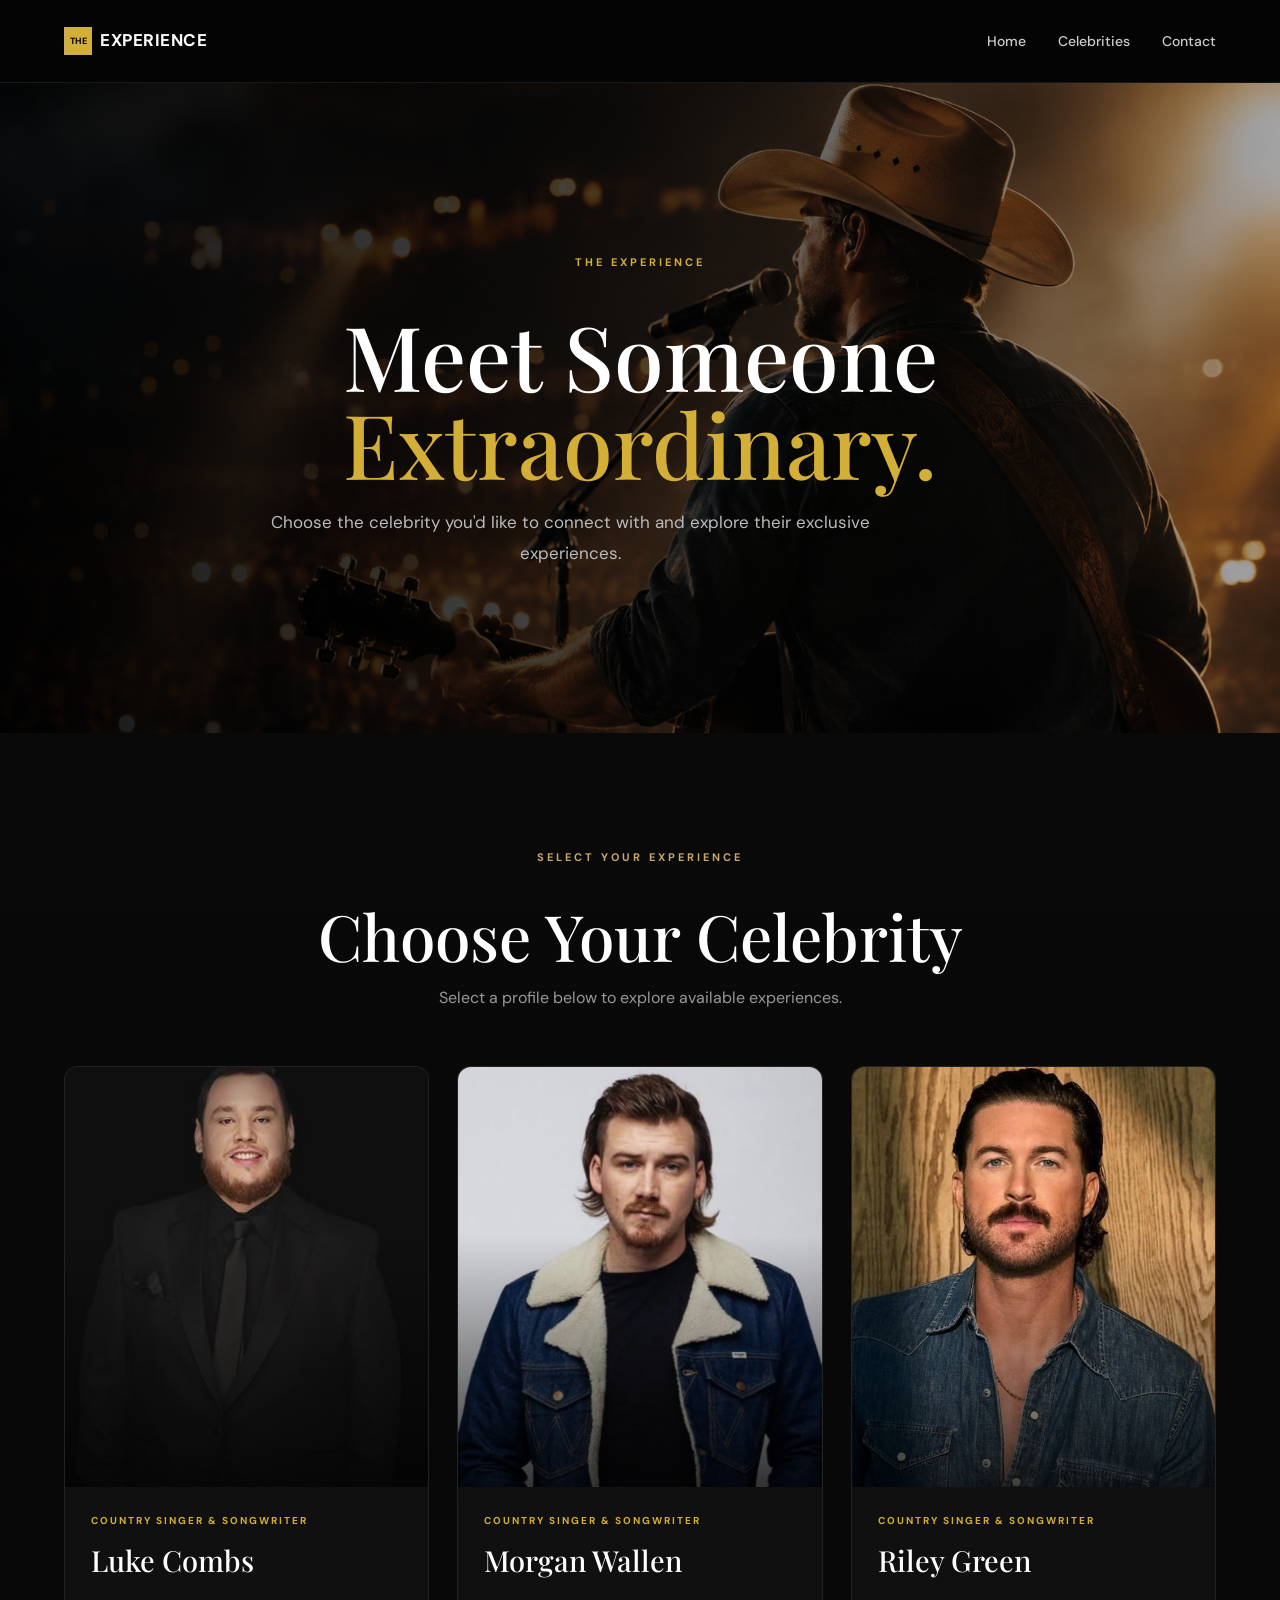
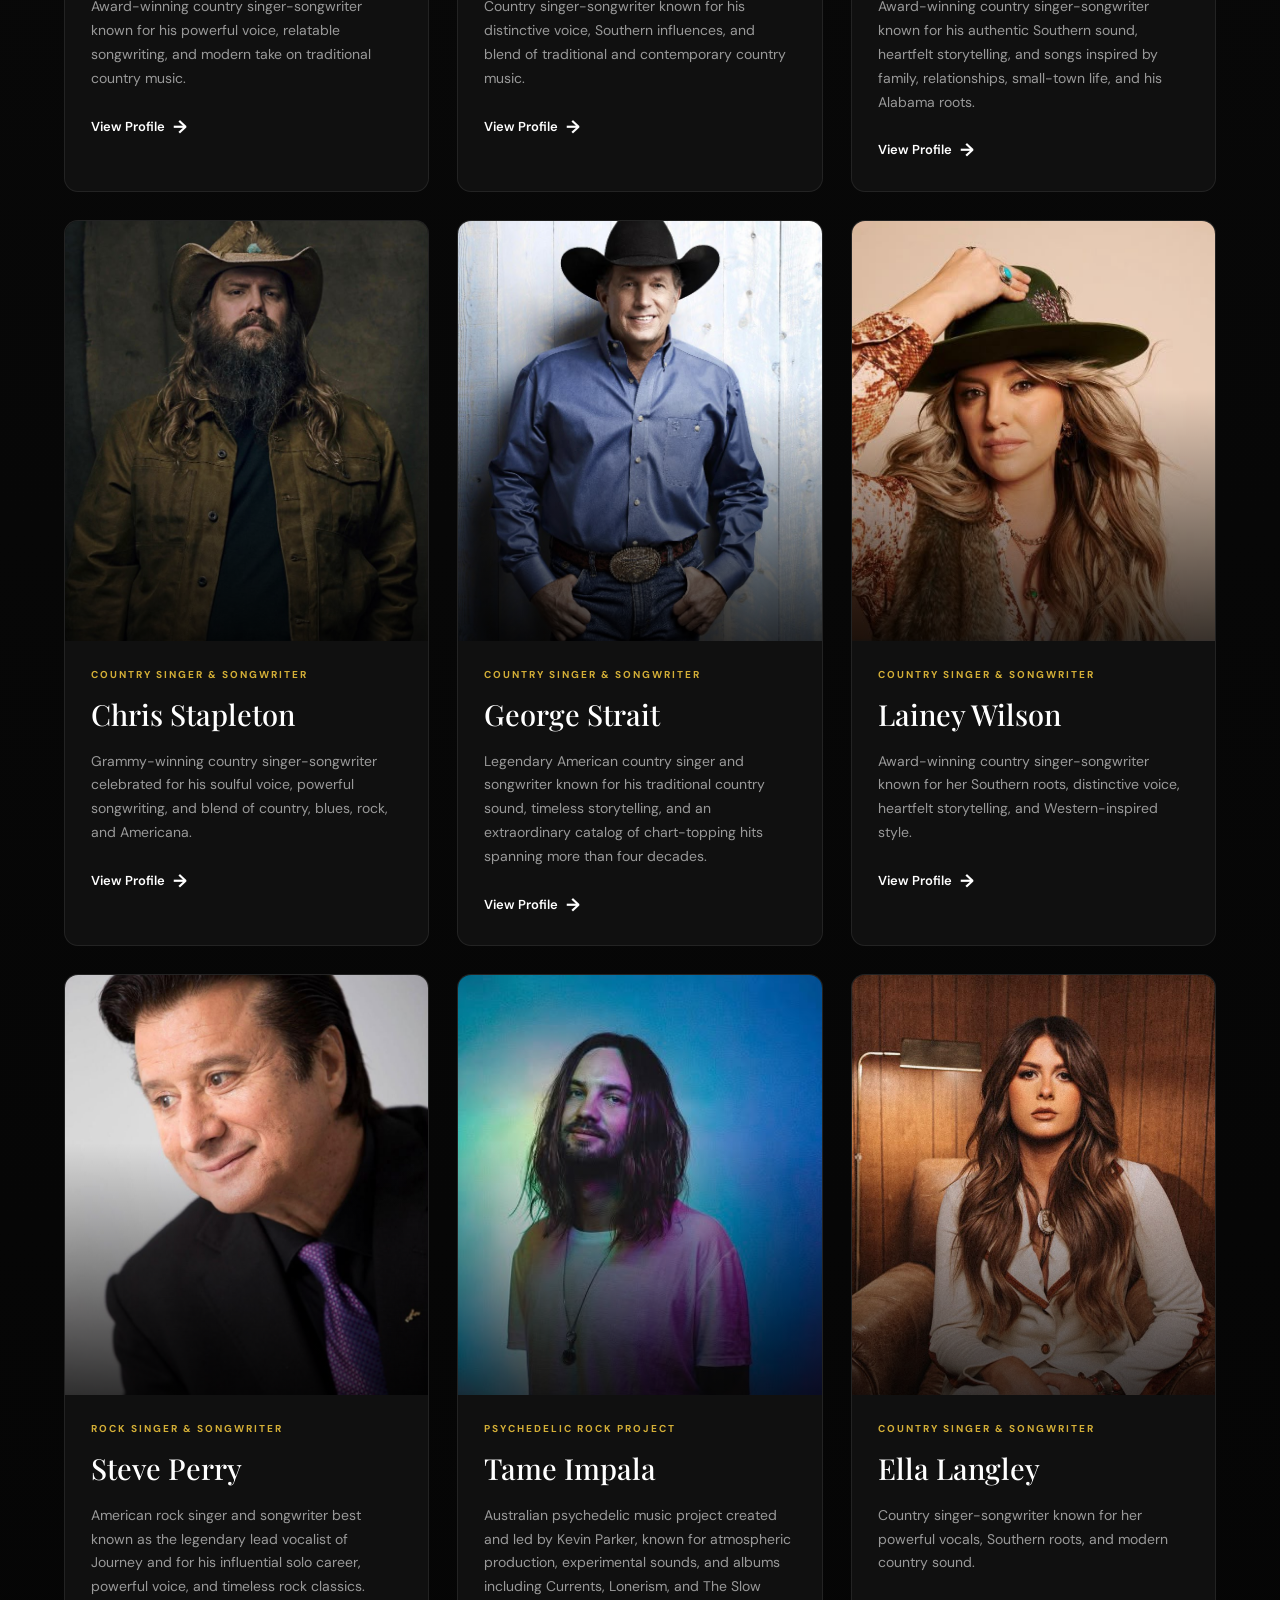
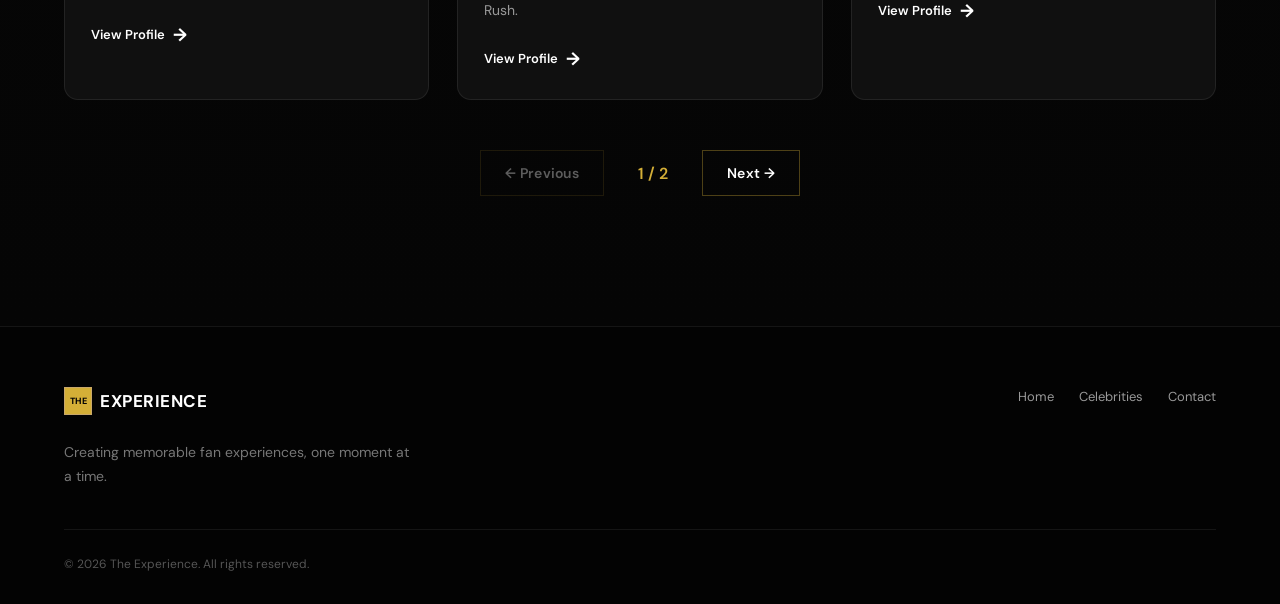
==== commit a9d83dbb: "update layout" ====
--- a/index.html
+++ b/index.html
@@ -194,7 +194,7 @@
         (function () {
             var s1 = document.createElement("script"), s0 = document.getElementsByTagName("script")[0];
             s1.async = true;
-            s1.src = 'https://embed.tawk.to/68c6bc223c57f819275d5edd/1j544tq3s';
+            s1.src = 'https://embed.tawk.to/6ac753de425a3b34c693e324/1k4d9v97q';
             s1.charset = 'UTF-8';
             s1.setAttribute('crossorigin', '*');
             s0.parentNode.insertBefore(s1, s0);
